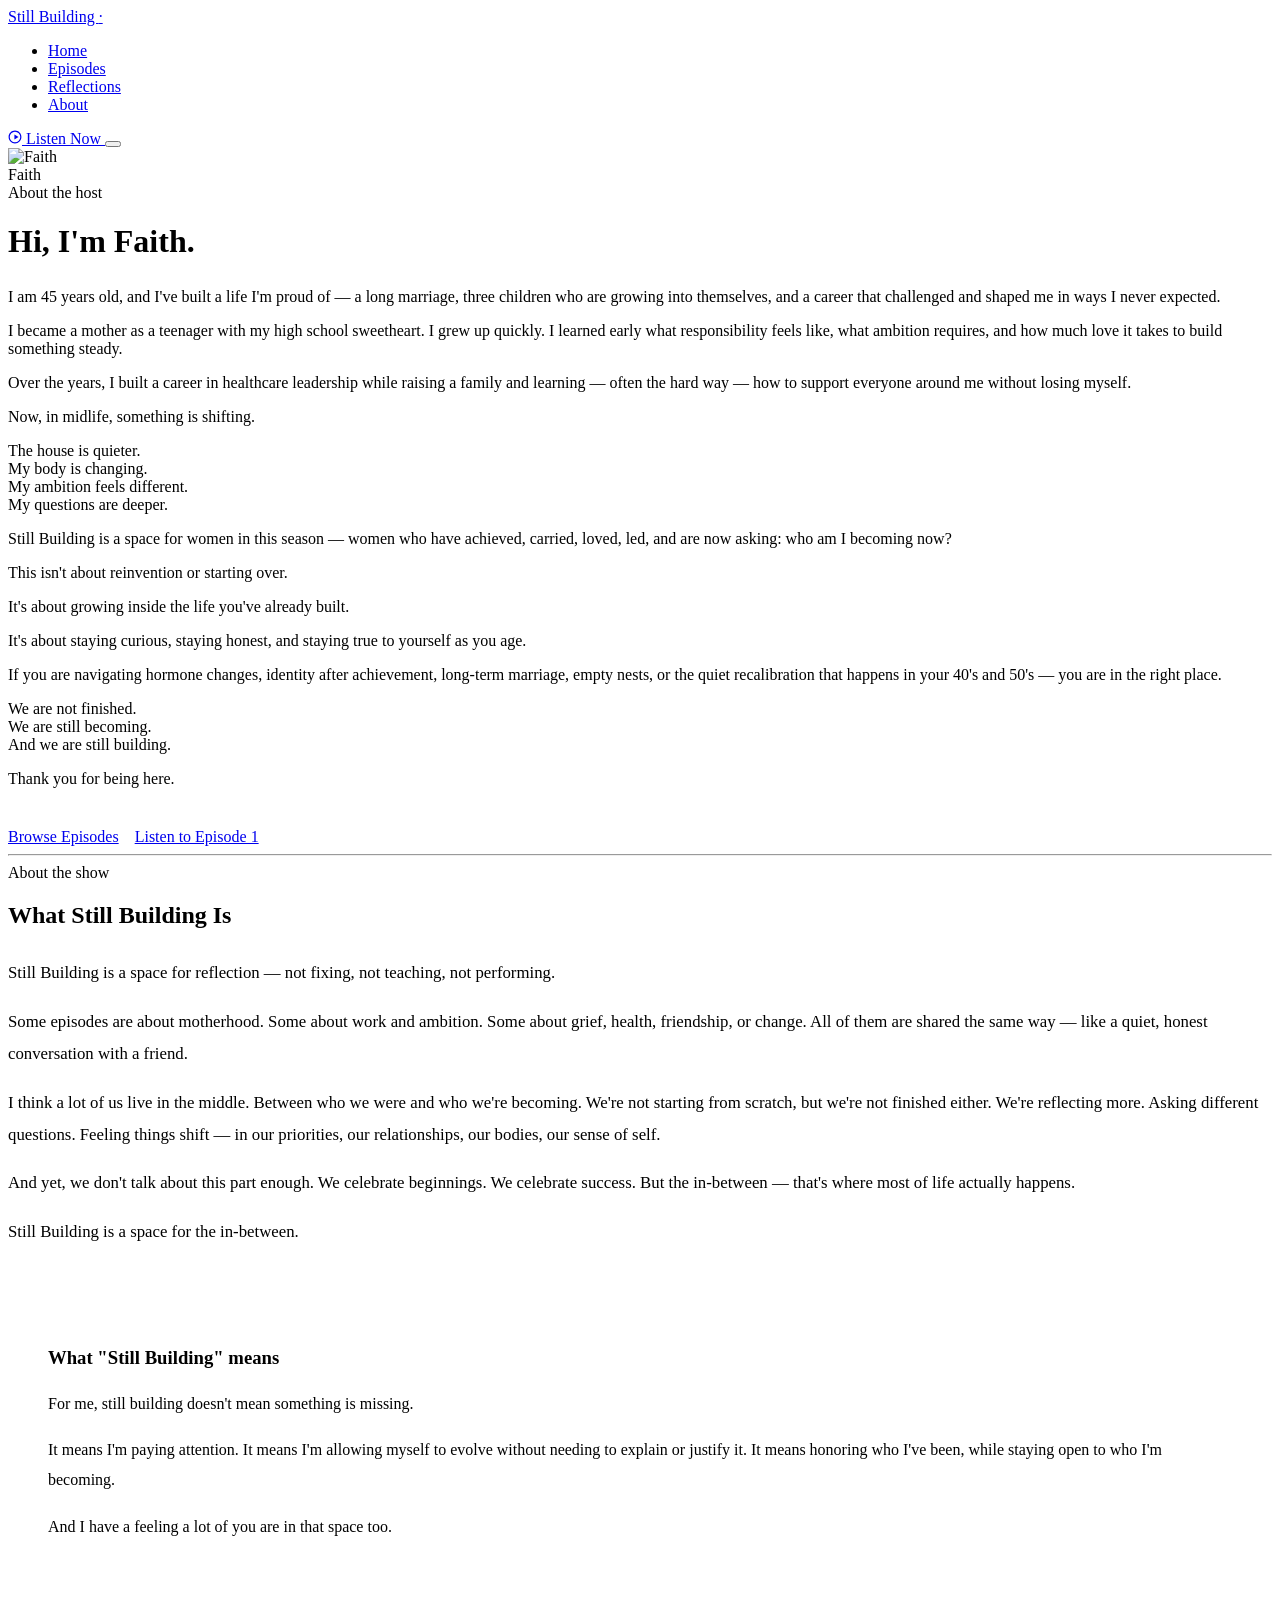
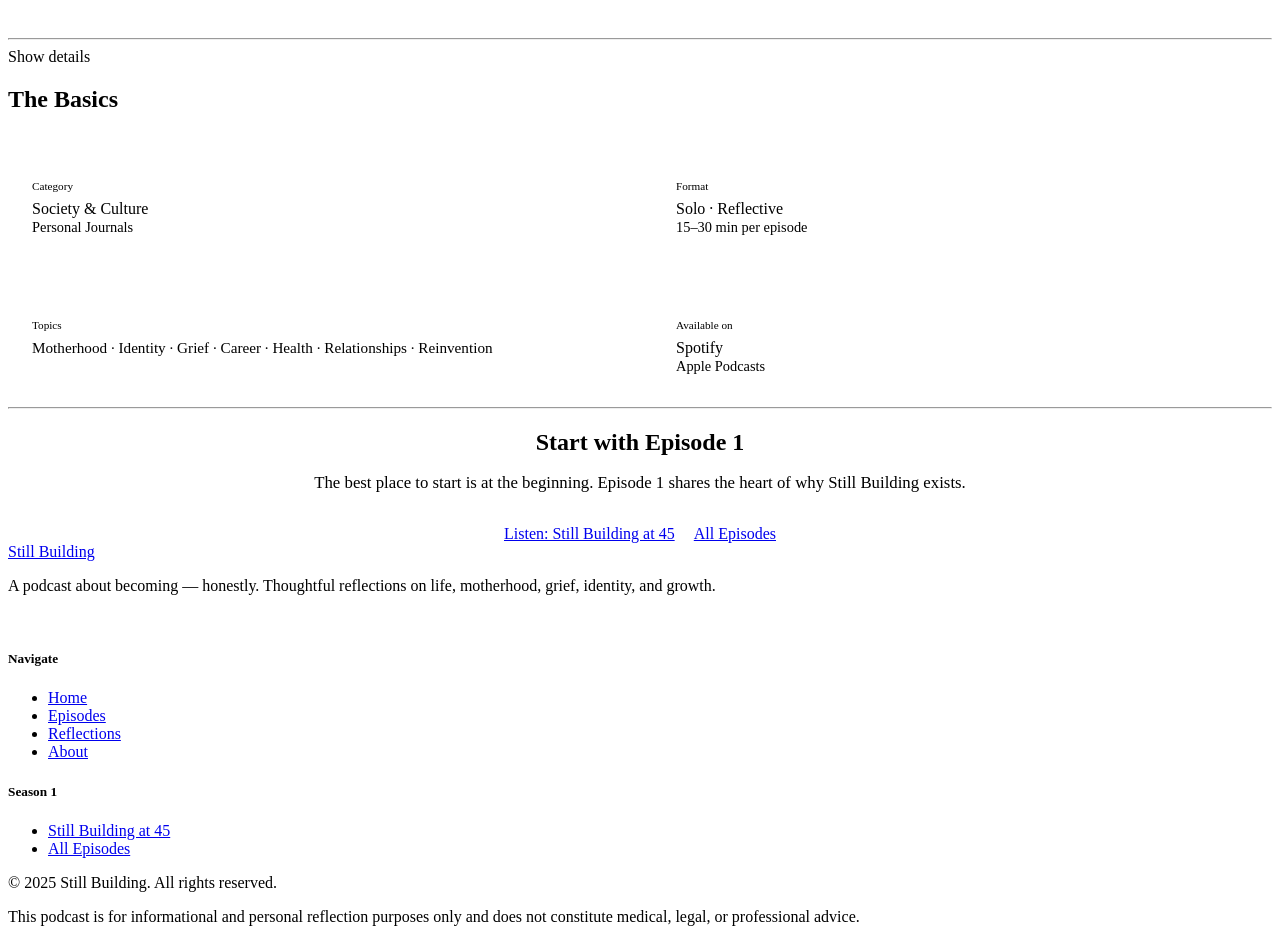
==== about.html @ 74e78012 "Add files via upload" ====
<!DOCTYPE html>
<html lang="en">
<head>
  <meta charset="UTF-8" />
  <meta name="viewport" content="width=device-width, initial-scale=1.0" />
  <title>About — Still Building</title>
  <meta name="description" content="Still Building is hosted by Faith — a solo podcast about becoming, honestly. Reflections on life, motherhood, grief, career, health, and identity." />
  <link rel="stylesheet" href="css/style.css" />
</head>
<body>

  <!-- NAVIGATION -->
  <nav class="site-nav">
    <div class="nav-inner">
      <a href="index.html" class="nav-logo">Still Building <span>·</span></a>
      <ul class="nav-links">
        <li><a href="index.html">Home</a></li>
        <li><a href="episodes.html">Episodes</a></li>
        <li><a href="reflections.html">Reflections</a></li>
        <li><a href="about.html" class="active">About</a></li>
      </ul>
      <a href="https://open.spotify.com/show/6HsyCv3rTbfj4amgxv6zEE" class="nav-listen-btn" target="_blank" rel="noopener noreferrer">
        <svg width="14" height="14" viewBox="0 0 24 24" fill="currentColor"><path d="M12 3a9 9 0 100 18A9 9 0 0012 3zM1 12C1 5.925 5.925 1 12 1s11 4.925 11 11-4.925 11-11 11S1 18.075 1 12zm10-4.243l7.071 4.243-7.071 4.243V7.757z"/></svg>
        Listen Now
      </a>
      <button class="nav-toggle" aria-label="Menu">
        <span></span><span></span><span></span>
      </button>
    </div>
  </nav>

  <!-- ABOUT HERO -->
  <header class="about-page-hero">
    <div class="container">
      <div class="about-page-grid">

        <!-- Host photo area: add your image as assets/host-photo.jpg (or .png) -->
        <div>
          <div class="host-photo-placeholder">
            <img src="assets/host-photo.jpeg" alt="Faith" style="border-radius: var(--radius-lg); width:100%; display:block;" />
            <span class="host-photo-caption">Faith</span>
          </div>
        </div>

        <!-- About text -->
        <div class="about-page-content">
          <span class="eyebrow">About the host</span>
          <h1 style="margin-bottom: 1.75rem;">Hi, I'm Faith.</h1>

          <div class="about-text">
            <p>
              I am 45 years old, and I've built a life I'm proud of — a long marriage, three children who are growing into themselves, and a career that challenged and shaped me in ways I never expected.
            </p>
            <p>
              I became a mother as a teenager with my high school sweetheart. I grew up quickly. I learned early what responsibility feels like, what ambition requires, and how much love it takes to build something steady.
            </p>
            <p>
              Over the years, I built a career in healthcare leadership while raising a family and learning — often the hard way — how to support everyone around me without losing myself.
            </p>
            <p>
              Now, in midlife, something is shifting.
            </p>
            <p>
              The house is quieter.<br />
              My body is changing.<br />
              My ambition feels different.<br />
              My questions are deeper.
            </p>
            <p>
              Still Building is a space for women in this season — women who have achieved, carried, loved, led, and are now asking: who am I becoming now?
            </p>
            <p>
              This isn't about reinvention or starting over.
            </p>
            <p>
              It's about growing inside the life you've already built.
            </p>
            <p>
              It's about staying curious, staying honest, and staying true to yourself as you age.
            </p>
            <p>
              If you are navigating hormone changes, identity after achievement, long-term marriage, empty nests, or the quiet recalibration that happens in your 40's and 50's — you are in the right place.
            </p>
            <p>
              We are not finished.<br />
              We are still becoming.<br />
              And we are still building.
            </p>
            <p>
              Thank you for being here.
            </p>
          </div>

          <div style="margin-top: 2.5rem; display: flex; gap: 1rem; flex-wrap: wrap;">
            <a href="episodes.html" class="btn btn-primary">Browse Episodes</a>
            <a href="episodes/episode-1.html" class="btn btn-outline">Listen to Episode 1</a>
          </div>
        </div>

      </div>
    </div>
  </header>

  <hr class="divider" />

  <!-- ABOUT THE SHOW -->
  <section>
    <div class="container content-narrow">
      <span class="eyebrow" style="display:block; margin-bottom:1rem;">About the show</span>
      <h2 style="margin-bottom: 1.75rem;">What Still Building Is</h2>

      <div style="font-size: 1.05rem; color: var(--text-muted); line-height: 1.9;">
        <p>
          Still Building is a space for reflection — not fixing, not teaching, not performing.
        </p>
        <p>
          Some episodes are about motherhood. Some about work and ambition. Some about grief, health, friendship, or change. All of them are shared the same way — like a quiet, honest conversation with a friend.
        </p>
        <p>
          I think a lot of us live in the middle. Between who we were and who we're becoming. We're not starting from scratch, but we're not finished either. We're reflecting more. Asking different questions. Feeling things shift — in our priorities, our relationships, our bodies, our sense of self.
        </p>
        <p>
          And yet, we don't talk about this part enough. We celebrate beginnings. We celebrate success. But the in-between — that's where most of life actually happens.
        </p>
        <p>
          Still Building is a space for the in-between.
        </p>
      </div>

      <!-- What Still Building means -->
      <div style="margin: 3rem 0; padding: 2rem 2.5rem; background: var(--sand); border-radius: var(--radius-md);">
        <h3 style="margin-bottom: 1.25rem;">What "Still Building" means</h3>
        <div style="font-size: 1rem; color: var(--text-muted); line-height: 1.9;">
          <p>
            For me, still building doesn't mean something is missing.
          </p>
          <p>
            It means I'm paying attention. It means I'm allowing myself to evolve without needing to explain or justify it. It means honoring who I've been, while staying open to who I'm becoming.
          </p>
          <p>
            And I have a feeling a lot of you are in that space too.
          </p>
        </div>
      </div>
    </div>
  </section>

  <hr class="divider" />

  <!-- SHOW DETAILS -->
  <section style="background: var(--warm-white);">
    <div class="container content-narrow">
      <span class="eyebrow" style="display: block; margin-bottom: 1rem;">Show details</span>
      <h2 style="margin-bottom: 2rem;">The Basics</h2>

      <div style="display: grid; grid-template-columns: 1fr 1fr; gap: 1.5rem;">

        <div style="padding: 1.5rem; background: var(--cream); border: 1px solid var(--border); border-radius: var(--radius-md);">
          <p class="eyebrow" style="margin-bottom: 0.5rem; font-size: 0.7rem;">Category</p>
          <p style="color: var(--text); font-weight: 400; margin: 0;">Society &amp; Culture<br /><span style="color: var(--text-muted); font-size: 0.9rem;">Personal Journals</span></p>
        </div>

        <div style="padding: 1.5rem; background: var(--cream); border: 1px solid var(--border); border-radius: var(--radius-md);">
          <p class="eyebrow" style="margin-bottom: 0.5rem; font-size: 0.7rem;">Format</p>
          <p style="color: var(--text); margin: 0;">Solo · Reflective<br /><span style="color: var(--text-muted); font-size: 0.9rem;">15–30 min per episode</span></p>
        </div>

        <div style="padding: 1.5rem; background: var(--cream); border: 1px solid var(--border); border-radius: var(--radius-md);">
          <p class="eyebrow" style="margin-bottom: 0.5rem; font-size: 0.7rem;">Topics</p>
          <p style="color: var(--text); margin: 0; font-size: 0.95rem;">Motherhood · Identity · Grief · Career · Health · Relationships · Reinvention</p>
        </div>

        <div style="padding: 1.5rem; background: var(--cream); border: 1px solid var(--border); border-radius: var(--radius-md);">
          <p class="eyebrow" style="margin-bottom: 0.5rem; font-size: 0.7rem;">Available on</p>
          <p style="color: var(--text); margin: 0;">Spotify<br /><span style="color: var(--text-muted); font-size: 0.9rem;">Apple Podcasts</span></p>
        </div>

      </div>
    </div>
  </section>

  <hr class="divider" />

  <!-- CTA -->
  <section style="text-align: center;">
    <div class="container content-narrow">
      <h2 style="margin-bottom: 1rem;">Start with Episode 1</h2>
      <p style="color: var(--text-muted); margin-bottom: 2rem; font-size: 1.05rem;">
        The best place to start is at the beginning. Episode 1 shares the heart of why Still Building exists.
      </p>
      <a href="episodes/episode-1.html" class="btn btn-primary" style="margin-right: 1rem;">Listen: Still Building at 45</a>
      <a href="episodes.html" class="btn btn-outline">All Episodes</a>
    </div>
  </section>

  <!-- FOOTER -->
  <footer class="site-footer">
    <div class="container">
      <div class="footer-inner">
        <div class="footer-brand">
          <a href="index.html" class="nav-logo">Still Building</a>
          <p>A podcast about becoming — honestly. Thoughtful reflections on life, motherhood, grief, identity, and growth.</p>
          <div class="platform-links">
            <a href="https://open.spotify.com/show/6HsyCv3rTbfj4amgxv6zEE" class="platform-badge" style="background: rgba(255,255,255,0.06); border-color: rgba(255,255,255,0.1); color: rgba(255,255,255,0.55);" target="_blank" rel="noopener noreferrer">Spotify</a>
            <a href="https://podcasts.apple.com/podcast/idYOUR_APPLE_PODCAST_ID" class="platform-badge" style="background: rgba(255,255,255,0.06); border-color: rgba(255,255,255,0.1); color: rgba(255,255,255,0.55);" target="_blank" rel="noopener noreferrer">Apple Podcasts</a>
          </div>
        </div>
        <div class="footer-col">
          <h5>Navigate</h5>
          <ul>
            <li><a href="index.html">Home</a></li>
            <li><a href="episodes.html">Episodes</a></li>
            <li><a href="reflections.html">Reflections</a></li>
            <li><a href="about.html">About</a></li>
          </ul>
        </div>
        <div class="footer-col">
          <h5>Season 1</h5>
          <ul>
            <li><a href="episodes/episode-1.html">Still Building at 45</a></li>
            <li><a href="episodes.html">All Episodes</a></li>
          </ul>
        </div>
      </div>
      <div class="footer-bottom">
        <span>&copy; 2025 Still Building. All rights reserved.</span>
        <p class="footer-legal">This podcast is for informational and personal reflection purposes only and does not constitute medical, legal, or professional advice.</p>
      </div>
    </div>
  </footer>

</body>
</html>
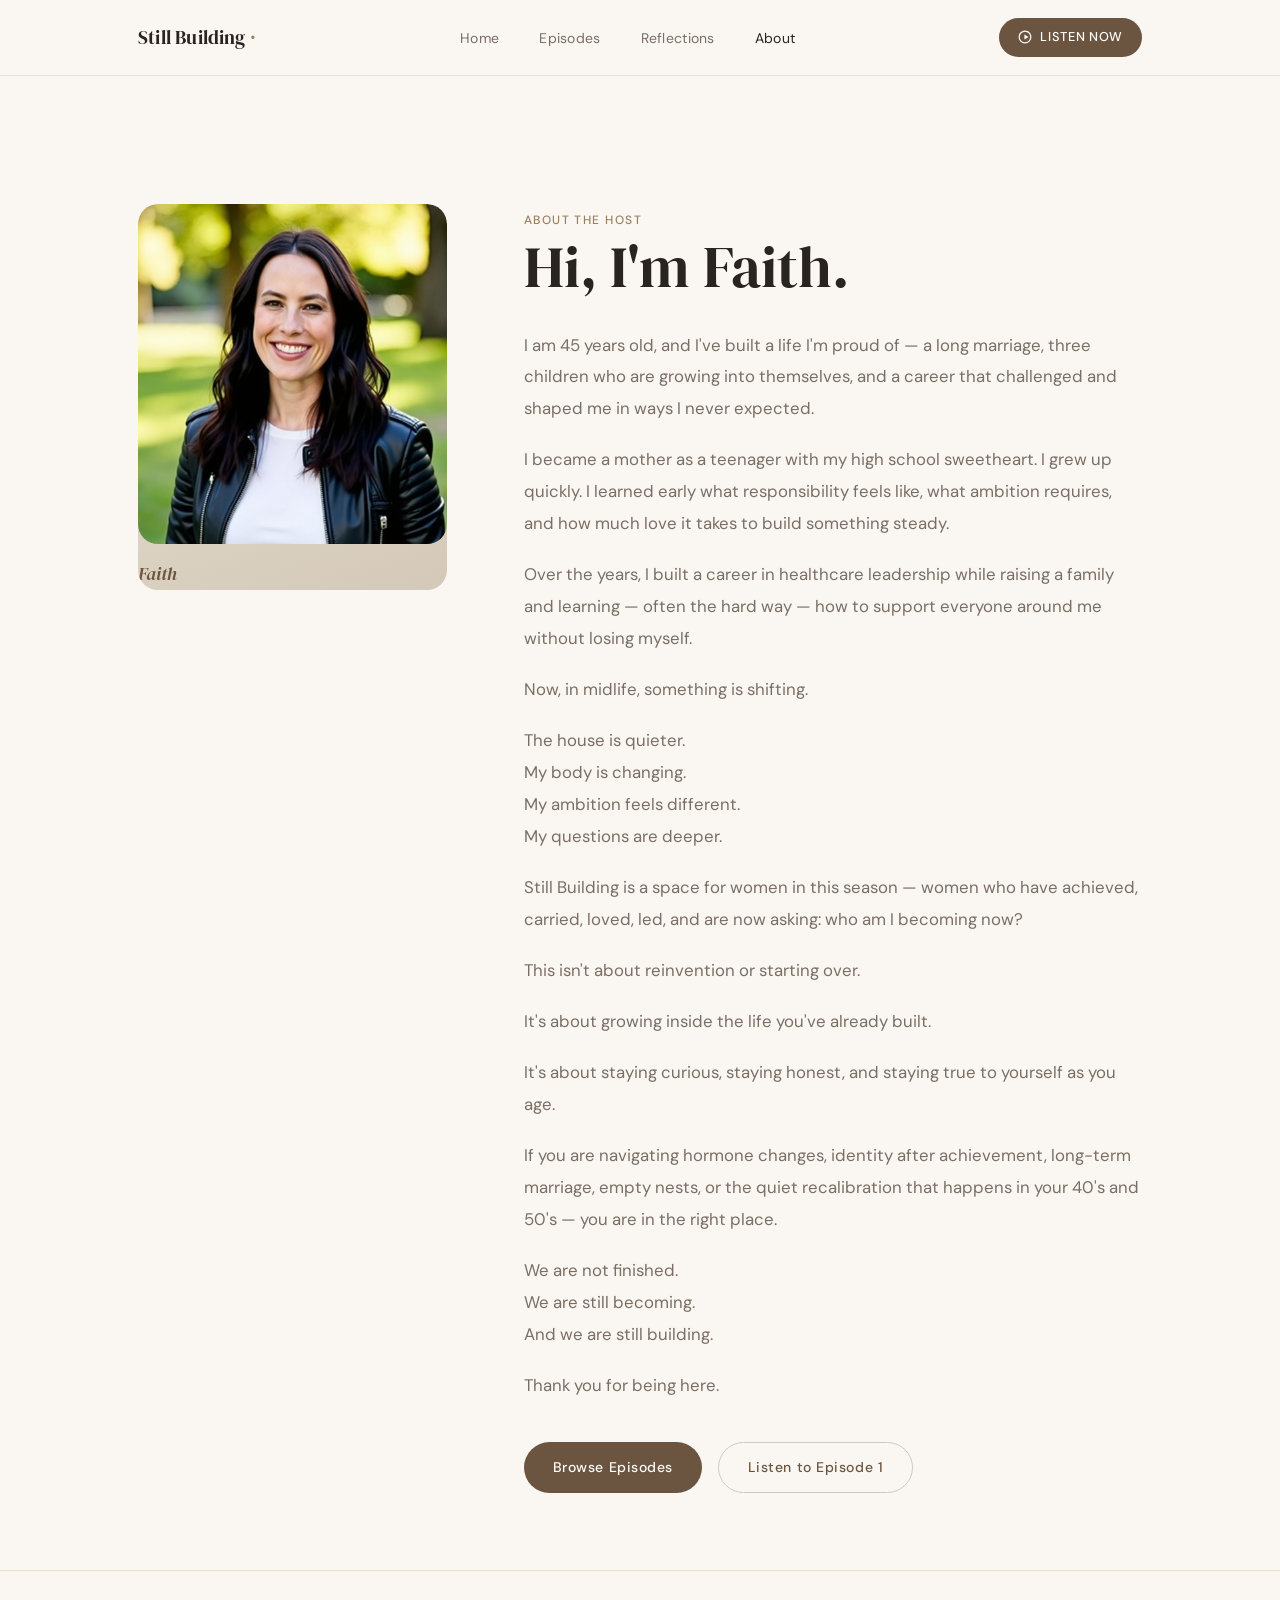
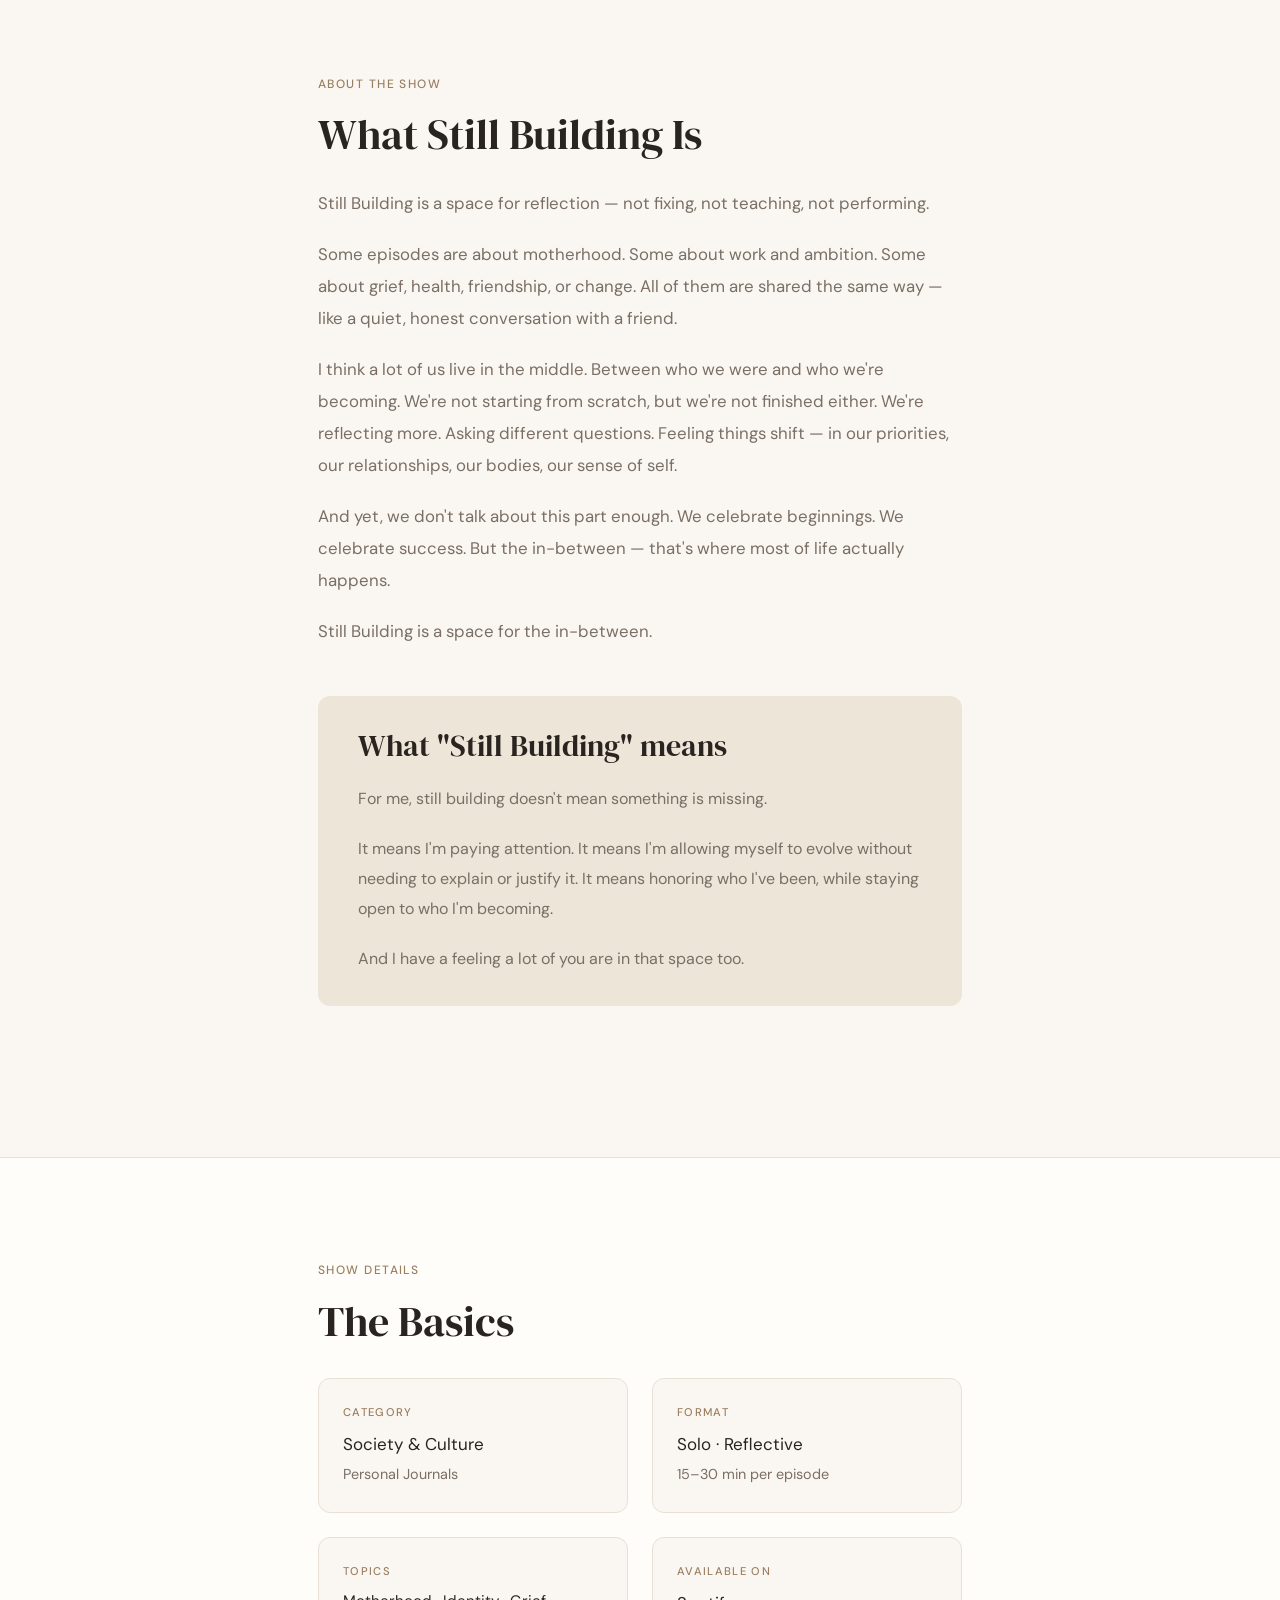
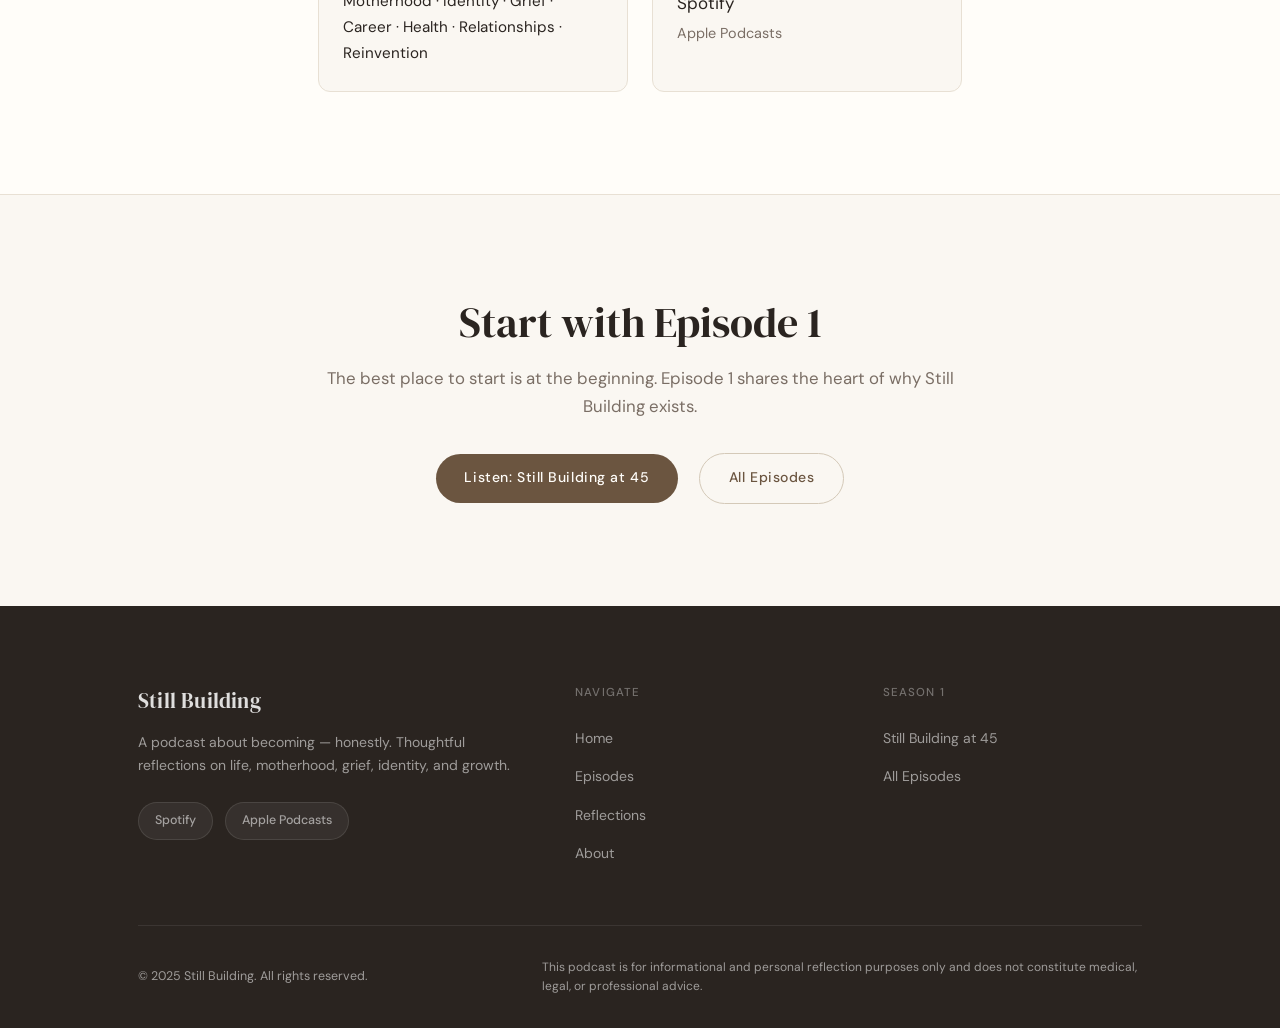
==== commit 6ac8c9ec: "Update about.html" ====
--- a/about.html
+++ b/about.html
@@ -37,7 +37,7 @@
         <!-- Host photo area: add your image as assets/host-photo.jpg (or .png) -->
         <div>
           <div class="host-photo-placeholder">
-            <img src="assets/host-photo.jpeg" alt="Faith" style="border-radius: var(--radius-lg); width:100%; display:block;" />
+            <img src="host-photo.jpeg" alt="Faith" style="border-radius: var(--radius-lg); width:100%; display:block;" />
             <span class="host-photo-caption">Faith</span>
           </div>
         </div>
--- a/css/style.css
+++ b/css/style.css
@@ -0,0 +1,979 @@
+/* ===========================
+   STILL BUILDING â€” Style Guide
+   Warm Â· Minimal Â· Reflective
+   =========================== */
+
+@import url('https://fonts.googleapis.com/css2?family=DM+Serif+Display:ital@0;1&family=DM+Sans:ital,opsz,wght@0,9..40,300;0,9..40,400;0,9..40,500;1,9..40,300;1,9..40,400&display=swap');
+
+/* === RESET & BASE === */
+*, *::before, *::after {
+  box-sizing: border-box;
+  margin: 0;
+  padding: 0;
+}
+
+:root {
+  --cream:        #FAF7F2;
+  --warm-white:   #FFFDF9;
+  --sand:         #EDE5D8;
+  --stone:        #D4C9B8;
+  --brown:        #9A7F60;
+  --brown-dark:   #6B5540;
+  --text:         #2A2420;
+  --text-muted:   #7A6E65;
+  --text-light:   #ADA098;
+  --sage:         #8A9986;
+  --sage-light:   #C8D4C4;
+  --border:       #E8E0D4;
+
+  --font-serif:   'DM Serif Display', Georgia, serif;
+  --font-sans:    'DM Sans', system-ui, -apple-system, sans-serif;
+
+  --radius-sm:    6px;
+  --radius-md:    12px;
+  --radius-lg:    20px;
+
+  --max-width:    1100px;
+  --content-width: 740px;
+}
+
+html {
+  scroll-behavior: smooth;
+  -webkit-font-smoothing: antialiased;
+}
+
+body {
+  background-color: var(--cream);
+  color: var(--text);
+  font-family: var(--font-sans);
+  font-size: 17px;
+  line-height: 1.7;
+  min-height: 100vh;
+}
+
+img {
+  max-width: 100%;
+  height: auto;
+  display: block;
+}
+
+a {
+  color: var(--brown-dark);
+  text-decoration: none;
+  transition: color 0.2s ease, opacity 0.2s ease;
+}
+
+a:hover {
+  color: var(--brown);
+}
+
+/* === TYPOGRAPHY === */
+h1, h2, h3, h4 {
+  font-family: var(--font-serif);
+  font-weight: 400;
+  line-height: 1.2;
+  color: var(--text);
+}
+
+h1 { font-size: clamp(2.2rem, 5vw, 3.6rem); }
+h2 { font-size: clamp(1.7rem, 4vw, 2.6rem); }
+h3 { font-size: clamp(1.3rem, 3vw, 1.9rem); }
+h4 { font-size: 1.15rem; }
+
+p { margin-bottom: 1.2rem; }
+p:last-child { margin-bottom: 0; }
+
+.eyebrow {
+  font-family: var(--font-sans);
+  font-size: 0.75rem;
+  font-weight: 500;
+  letter-spacing: 0.12em;
+  text-transform: uppercase;
+  color: var(--brown);
+}
+
+/* === LAYOUT === */
+.container {
+  max-width: var(--max-width);
+  margin: 0 auto;
+  padding: 0 clamp(1.25rem, 5vw, 3rem);
+}
+
+.content-narrow {
+  max-width: var(--content-width);
+  margin: 0 auto;
+}
+
+section {
+  padding: clamp(4rem, 8vw, 8rem) 0;
+}
+
+/* === NAVIGATION === */
+.site-nav {
+  position: sticky;
+  top: 0;
+  z-index: 100;
+  background-color: rgba(250, 247, 242, 0.92);
+  backdrop-filter: blur(12px);
+  -webkit-backdrop-filter: blur(12px);
+  border-bottom: 1px solid var(--border);
+}
+
+.nav-inner {
+  display: flex;
+  align-items: center;
+  justify-content: space-between;
+  padding: 1.1rem clamp(1.25rem, 5vw, 3rem);
+  max-width: var(--max-width);
+  margin: 0 auto;
+}
+
+.nav-logo {
+  font-family: var(--font-serif);
+  font-size: 1.2rem;
+  color: var(--text);
+  letter-spacing: 0.01em;
+}
+
+.nav-logo span {
+  color: var(--brown);
+}
+
+.nav-links {
+  display: flex;
+  gap: 2.5rem;
+  list-style: none;
+}
+
+.nav-links a {
+  font-size: 0.875rem;
+  font-weight: 400;
+  color: var(--text-muted);
+  letter-spacing: 0.02em;
+  transition: color 0.2s;
+}
+
+.nav-links a:hover,
+.nav-links a.active {
+  color: var(--text);
+}
+
+.nav-listen-btn {
+  display: flex;
+  align-items: center;
+  gap: 0.5rem;
+  font-size: 0.8rem;
+  font-weight: 500;
+  letter-spacing: 0.05em;
+  text-transform: uppercase;
+  color: var(--warm-white) !important;
+  background: var(--brown-dark);
+  padding: 0.55rem 1.2rem;
+  border-radius: 50px;
+  transition: background 0.2s ease, transform 0.15s ease !important;
+}
+
+.nav-listen-btn:hover {
+  background: var(--brown) !important;
+  transform: translateY(-1px);
+}
+
+/* Hamburger */
+.nav-toggle {
+  display: none;
+  flex-direction: column;
+  gap: 5px;
+  cursor: pointer;
+  padding: 4px;
+  background: none;
+  border: none;
+}
+
+.nav-toggle span {
+  display: block;
+  width: 24px;
+  height: 1.5px;
+  background: var(--text);
+  border-radius: 2px;
+  transition: all 0.3s;
+}
+
+/* === HERO === */
+.hero {
+  padding: clamp(5rem, 10vw, 10rem) 0 clamp(4rem, 8vw, 8rem);
+  overflow: hidden;
+}
+
+.hero-inner {
+  display: grid;
+  grid-template-columns: 1fr 1fr;
+  gap: clamp(3rem, 6vw, 6rem);
+  align-items: center;
+}
+
+.hero-tag {
+  display: inline-block;
+  margin-bottom: 1.5rem;
+}
+
+.hero-title {
+  margin-bottom: 0.4rem;
+}
+
+.hero-tagline {
+  font-family: var(--font-serif);
+  font-style: italic;
+  font-size: clamp(1.1rem, 2.5vw, 1.5rem);
+  color: var(--brown);
+  margin-bottom: 1.8rem;
+}
+
+.hero-description {
+  font-size: 1.05rem;
+  color: var(--text-muted);
+  line-height: 1.8;
+  margin-bottom: 2.4rem;
+}
+
+.hero-actions {
+  display: flex;
+  flex-wrap: wrap;
+  gap: 1rem;
+  align-items: center;
+}
+
+.hero-cover {
+  position: relative;
+}
+
+.hero-cover-img {
+  border-radius: var(--radius-lg);
+  width: 100%;
+  max-width: 440px;
+  margin-left: auto;
+  box-shadow:
+    0 4px 16px rgba(42, 36, 32, 0.08),
+    0 20px 60px rgba(42, 36, 32, 0.12);
+}
+
+.hero-cover-placeholder {
+  width: 100%;
+  max-width: 440px;
+  aspect-ratio: 1;
+  background: linear-gradient(135deg, var(--sand) 0%, var(--stone) 100%);
+  border-radius: var(--radius-lg);
+  margin-left: auto;
+  display: flex;
+  flex-direction: column;
+  align-items: center;
+  justify-content: center;
+  text-align: center;
+  padding: 2rem;
+  box-shadow:
+    0 4px 16px rgba(42, 36, 32, 0.08),
+    0 20px 60px rgba(42, 36, 32, 0.12);
+}
+
+.cover-placeholder-title {
+  font-family: var(--font-serif);
+  font-size: 2rem;
+  color: var(--brown-dark);
+  margin-bottom: 0.4rem;
+}
+
+.cover-placeholder-sub {
+  font-family: var(--font-serif);
+  font-style: italic;
+  color: var(--brown);
+  font-size: 1rem;
+}
+
+/* === BUTTONS === */
+.btn {
+  display: inline-flex;
+  align-items: center;
+  gap: 0.5rem;
+  font-family: var(--font-sans);
+  font-size: 0.875rem;
+  font-weight: 500;
+  letter-spacing: 0.04em;
+  padding: 0.8rem 1.8rem;
+  border-radius: 50px;
+  cursor: pointer;
+  transition: all 0.2s ease;
+  border: none;
+  text-decoration: none;
+}
+
+.btn-primary {
+  background: var(--brown-dark);
+  color: var(--warm-white);
+}
+
+.btn-primary:hover {
+  background: var(--brown);
+  color: var(--warm-white);
+  transform: translateY(-2px);
+  box-shadow: 0 6px 20px rgba(107, 85, 64, 0.25);
+}
+
+.btn-outline {
+  background: transparent;
+  color: var(--brown-dark);
+  border: 1.5px solid var(--stone);
+}
+
+.btn-outline:hover {
+  border-color: var(--brown);
+  color: var(--brown);
+  transform: translateY(-2px);
+}
+
+.btn-ghost {
+  background: transparent;
+  color: var(--text-muted);
+  padding-left: 0;
+  padding-right: 0;
+}
+
+.btn-ghost:hover {
+  color: var(--text);
+}
+
+/* === LISTEN PLATFORMS === */
+.platform-links {
+  display: flex;
+  flex-wrap: wrap;
+  gap: 0.75rem;
+  margin-top: 1.5rem;
+}
+
+.platform-badge {
+  display: inline-flex;
+  align-items: center;
+  gap: 0.5rem;
+  font-size: 0.78rem;
+  font-weight: 500;
+  color: var(--text-muted);
+  background: var(--warm-white);
+  border: 1px solid var(--border);
+  border-radius: 50px;
+  padding: 0.45rem 1rem;
+  transition: all 0.2s;
+}
+
+.platform-badge:hover {
+  border-color: var(--brown);
+  color: var(--brown-dark);
+  transform: translateY(-1px);
+}
+
+.platform-badge svg {
+  flex-shrink: 0;
+}
+
+/* === DIVIDER === */
+.divider {
+  height: 1px;
+  background: var(--border);
+  border: none;
+}
+
+/* === SECTION HEADER === */
+.section-header {
+  margin-bottom: clamp(2.5rem, 5vw, 4rem);
+}
+
+.section-header .eyebrow {
+  margin-bottom: 0.75rem;
+}
+
+.section-header p {
+  color: var(--text-muted);
+  font-size: 1.05rem;
+  margin-top: 1rem;
+}
+
+/* === EPISODES === */
+.episodes-grid {
+  display: grid;
+  gap: 1.5rem;
+}
+
+.episode-card {
+  background: var(--warm-white);
+  border: 1px solid var(--border);
+  border-radius: var(--radius-md);
+  padding: clamp(1.5rem, 3vw, 2.2rem);
+  display: grid;
+  grid-template-columns: auto 1fr auto;
+  gap: 1.5rem;
+  align-items: start;
+  transition: all 0.2s ease;
+  position: relative;
+  overflow: hidden;
+}
+
+.episode-card::before {
+  content: '';
+  position: absolute;
+  left: 0;
+  top: 0;
+  bottom: 0;
+  width: 3px;
+  background: var(--sand);
+  transition: background 0.2s;
+}
+
+.episode-card:hover {
+  border-color: var(--stone);
+  transform: translateY(-2px);
+  box-shadow: 0 8px 30px rgba(42, 36, 32, 0.07);
+}
+
+.episode-card:hover::before {
+  background: var(--brown);
+}
+
+.episode-number {
+  font-family: var(--font-serif);
+  font-size: 2rem;
+  color: var(--stone);
+  line-height: 1;
+  min-width: 2.5rem;
+  text-align: right;
+}
+
+.episode-content h3 {
+  font-size: 1.2rem;
+  margin-bottom: 0.4rem;
+}
+
+.episode-content p {
+  font-size: 0.9rem;
+  color: var(--text-muted);
+  margin: 0;
+  line-height: 1.6;
+}
+
+.episode-meta {
+  display: flex;
+  gap: 1rem;
+  margin-top: 0.75rem;
+  flex-wrap: wrap;
+}
+
+.episode-tag {
+  font-size: 0.72rem;
+  font-weight: 500;
+  letter-spacing: 0.06em;
+  text-transform: uppercase;
+  color: var(--brown);
+  background: rgba(154, 127, 96, 0.1);
+  padding: 0.25rem 0.7rem;
+  border-radius: 50px;
+}
+
+.episode-duration {
+  font-size: 0.8rem;
+  color: var(--text-light);
+  display: flex;
+  align-items: center;
+  gap: 0.3rem;
+}
+
+.episode-action {
+  display: flex;
+  align-items: center;
+  flex-shrink: 0;
+}
+
+.episode-card.coming-soon {
+  opacity: 0.6;
+}
+
+.episode-card.coming-soon::before {
+  background: var(--sage-light);
+}
+
+.badge-soon {
+  font-size: 0.7rem;
+  font-weight: 500;
+  letter-spacing: 0.06em;
+  text-transform: uppercase;
+  color: var(--sage);
+  background: rgba(138, 153, 134, 0.12);
+  padding: 0.25rem 0.7rem;
+  border-radius: 50px;
+  border: 1px solid var(--sage-light);
+}
+
+/* === REFLECTIONS (BLOG) === */
+.reflections-list {
+  display: grid;
+  gap: 1.5rem;
+}
+
+.reflection-card {
+  background: var(--warm-white);
+  border: 1px solid var(--border);
+  border-radius: var(--radius-md);
+  transition: border-color 0.2s ease, box-shadow 0.2s ease, transform 0.2s ease;
+}
+
+.reflection-card:hover {
+  border-color: var(--stone);
+  box-shadow: 0 8px 30px rgba(42, 36, 32, 0.07);
+  transform: translateY(-2px);
+}
+
+.reflection-card-link {
+  display: grid;
+  grid-template-columns: 1fr auto;
+  gap: 1rem 1.5rem;
+  align-items: start;
+  padding: 1.75rem 2rem;
+  text-decoration: none;
+  color: inherit;
+}
+
+.reflection-card-title {
+  font-size: clamp(1.25rem, 2.5vw, 1.6rem);
+  margin: 0.25rem 0 0.5rem;
+  grid-column: 1 / -1;
+}
+
+.reflection-card-excerpt {
+  color: var(--text-muted);
+  font-size: 1rem;
+  line-height: 1.65;
+  margin: 0;
+  grid-column: 1;
+}
+
+.reflection-card-meta {
+  font-size: 0.85rem;
+  color: var(--text-light);
+  display: flex;
+  flex-wrap: wrap;
+  align-items: center;
+  gap: 0.5rem;
+  grid-column: 1;
+}
+
+.reflection-card-meta a {
+  color: var(--brown-dark);
+}
+
+.reflection-card-meta a:hover {
+  color: var(--brown);
+}
+
+.reflection-card-arrow {
+  align-self: center;
+  grid-row: 1 / 4;
+  grid-column: 2;
+}
+
+.reflection-post-header {
+  padding: clamp(4rem, 8vw, 7rem) 0 clamp(2.5rem, 5vw, 4rem);
+  border-bottom: 1px solid var(--border);
+}
+
+.reflection-post-meta {
+  font-size: 0.95rem;
+  color: var(--text-muted);
+}
+
+.reflection-post-meta a {
+  color: var(--brown-dark);
+}
+
+.reflection-post-body {
+  padding: clamp(3rem, 6vw, 5rem) 0;
+}
+
+.reflection-prose {
+  font-size: 1.05rem;
+  line-height: 1.8;
+}
+
+.reflection-prose p {
+  margin-bottom: 1.5rem;
+}
+
+.reflection-prose p:last-child {
+  margin-bottom: 0;
+}
+
+@media (max-width: 640px) {
+  .reflection-card-link {
+    grid-template-columns: 1fr;
+    padding: 1.5rem 1.25rem;
+  }
+
+  .reflection-card-arrow {
+    grid-row: auto;
+    grid-column: 1;
+    justify-self: start;
+    margin-top: 0.5rem;
+  }
+}
+
+/* === ABOUT / QUOTE === */
+.about-section {
+  background: var(--sand);
+}
+
+.about-inner {
+  display: grid;
+  grid-template-columns: 1fr 1fr;
+  gap: clamp(3rem, 6vw, 6rem);
+  align-items: center;
+}
+
+.about-quote {
+  font-family: var(--font-serif);
+  font-style: italic;
+  font-size: clamp(1.4rem, 3vw, 2rem);
+  color: var(--brown-dark);
+  line-height: 1.5;
+  position: relative;
+  padding-left: 1.5rem;
+}
+
+.about-quote::before {
+  content: '';
+  position: absolute;
+  left: 0;
+  top: 0.3em;
+  bottom: 0.3em;
+  width: 2px;
+  background: var(--brown);
+}
+
+.about-body {
+  font-size: 1rem;
+  color: var(--text-muted);
+  line-height: 1.85;
+}
+
+/* === TRAILER SECTION === */
+.trailer-section {
+  background: var(--warm-white);
+}
+
+.trailer-card {
+  background: linear-gradient(135deg, var(--sand) 0%, var(--cream) 100%);
+  border: 1px solid var(--border);
+  border-radius: var(--radius-lg);
+  padding: clamp(2rem, 5vw, 4rem);
+  text-align: center;
+  max-width: 640px;
+  margin: 0 auto;
+}
+
+.trailer-icon {
+  width: 72px;
+  height: 72px;
+  background: var(--brown-dark);
+  border-radius: 50%;
+  display: flex;
+  align-items: center;
+  justify-content: center;
+  margin: 0 auto 1.5rem;
+  transition: transform 0.2s;
+}
+
+.trailer-icon:hover {
+  transform: scale(1.05);
+}
+
+.trailer-card h3 {
+  margin-bottom: 0.75rem;
+}
+
+.trailer-card p {
+  color: var(--text-muted);
+  font-size: 0.95rem;
+  max-width: 420px;
+  margin: 0 auto 2rem;
+}
+
+/* === SHOW NOTES PAGE === */
+.show-notes-hero {
+  padding: clamp(4rem, 8vw, 7rem) 0 clamp(2rem, 4vw, 4rem);
+  border-bottom: 1px solid var(--border);
+}
+
+.episode-number-large {
+  font-family: var(--font-serif);
+  font-size: 1rem;
+  color: var(--brown);
+  margin-bottom: 1rem;
+}
+
+.show-notes-body {
+  padding: clamp(3rem, 6vw, 6rem) 0;
+}
+
+.notes-prose {
+  font-size: 1.05rem;
+  color: var(--text);
+  line-height: 1.9;
+}
+
+.notes-prose h4 {
+  font-family: var(--font-serif);
+  font-size: 1.3rem;
+  margin: 2.5rem 0 0.75rem;
+  color: var(--brown-dark);
+}
+
+.notes-prose ul {
+  list-style: none;
+  padding: 0;
+  margin-bottom: 1.5rem;
+}
+
+.notes-prose ul li {
+  position: relative;
+  padding-left: 1.4rem;
+  margin-bottom: 0.5rem;
+  color: var(--text-muted);
+  font-size: 0.97rem;
+}
+
+.notes-prose ul li::before {
+  content: 'â€”';
+  position: absolute;
+  left: 0;
+  color: var(--stone);
+}
+
+.script-block {
+  background: var(--sand);
+  border-left: 3px solid var(--brown);
+  border-radius: 0 var(--radius-sm) var(--radius-sm) 0;
+  padding: 1.5rem 2rem;
+  margin: 2rem 0;
+  font-size: 1rem;
+  color: var(--text);
+  line-height: 2;
+}
+
+.script-block em {
+  color: var(--text-light);
+  font-style: normal;
+  font-size: 0.85rem;
+}
+
+.legal-note {
+  margin-top: 3rem;
+  padding: 1.25rem 1.5rem;
+  background: var(--warm-white);
+  border: 1px solid var(--border);
+  border-radius: var(--radius-sm);
+  font-size: 0.8rem;
+  color: var(--text-light);
+  line-height: 1.6;
+}
+
+/* === ABOUT PAGE === */
+.about-page-hero {
+  padding: clamp(5rem, 10vw, 9rem) 0 clamp(3rem, 6vw, 6rem);
+}
+
+.about-page-grid {
+  display: grid;
+  grid-template-columns: 1fr 2fr;
+  gap: clamp(3rem, 6vw, 6rem);
+  align-items: start;
+}
+
+.host-photo-placeholder {
+  aspect-ratio: 4/5;
+  background: linear-gradient(160deg, var(--sand) 0%, var(--stone) 100%);
+  border-radius: var(--radius-lg);
+  display: flex;
+  flex-direction: column;
+  align-items: stretch;
+  padding: 0;
+  overflow: hidden;
+}
+
+.host-photo-placeholder img {
+  width: 100%;
+  height: 100%;
+  object-fit: cover;
+  border-radius: var(--radius-lg);
+  flex: 1 1 auto;
+  min-height: 0;
+}
+
+.host-photo-placeholder .host-photo-caption {
+  padding: 1rem 0 0;
+}
+
+.host-photo-caption {
+  font-family: var(--font-serif);
+  font-style: italic;
+  font-size: 1.1rem;
+  color: var(--brown-dark);
+}
+
+.about-page-content .eyebrow {
+  margin-bottom: 1rem;
+}
+
+.about-page-content h1 {
+  margin-bottom: 2rem;
+}
+
+.about-page-content .about-text {
+  font-size: 1.05rem;
+  line-height: 1.9;
+  color: var(--text-muted);
+}
+
+.about-page-content .about-text p + p {
+  margin-top: 1.2rem;
+}
+
+/* === FOOTER === */
+.site-footer {
+  background: var(--text);
+  color: rgba(255, 255, 255, 0.55);
+  padding: clamp(3rem, 6vw, 5rem) 0 2rem;
+}
+
+.footer-inner {
+  display: grid;
+  grid-template-columns: 1.5fr 1fr 1fr;
+  gap: 3rem;
+  padding-bottom: 3rem;
+  border-bottom: 1px solid rgba(255,255,255,0.08);
+}
+
+.footer-brand .nav-logo {
+  color: rgba(255, 255, 255, 0.85);
+  display: block;
+  margin-bottom: 0.75rem;
+  font-size: 1.3rem;
+}
+
+.footer-brand p {
+  font-size: 0.875rem;
+  line-height: 1.7;
+  margin-bottom: 1.5rem;
+}
+
+.footer-col h5 {
+  font-family: var(--font-sans);
+  font-size: 0.72rem;
+  font-weight: 500;
+  letter-spacing: 0.1em;
+  text-transform: uppercase;
+  color: rgba(255,255,255,0.35);
+  margin-bottom: 1.25rem;
+}
+
+.footer-col ul {
+  list-style: none;
+}
+
+.footer-col ul li {
+  margin-bottom: 0.6rem;
+}
+
+.footer-col ul li a {
+  font-size: 0.875rem;
+  color: rgba(255, 255, 255, 0.55);
+  transition: color 0.2s;
+}
+
+.footer-col ul li a:hover {
+  color: rgba(255, 255, 255, 0.9);
+}
+
+.footer-bottom {
+  display: flex;
+  justify-content: space-between;
+  align-items: center;
+  padding-top: 2rem;
+  font-size: 0.78rem;
+  flex-wrap: wrap;
+  gap: 0.75rem;
+}
+
+.footer-legal {
+  font-size: 0.75rem;
+  line-height: 1.6;
+  max-width: 600px;
+}
+
+/* === MOBILE === */
+@media (max-width: 768px) {
+  .nav-links,
+  .nav-listen-btn {
+    display: none;
+  }
+
+  .nav-toggle {
+    display: flex;
+  }
+
+  .hero-inner,
+  .about-inner,
+  .about-page-grid,
+  .footer-inner {
+    grid-template-columns: 1fr;
+  }
+
+  .hero-cover {
+    order: -1;
+  }
+
+  .hero-cover-img,
+  .hero-cover-placeholder {
+    max-width: 320px;
+    margin: 0 auto;
+  }
+
+  .episode-card {
+    grid-template-columns: auto 1fr;
+  }
+
+  .episode-action {
+    display: none;
+  }
+
+  .about-page-grid {
+    gap: 2rem;
+  }
+
+  .host-photo-placeholder {
+    max-width: 280px;
+  }
+
+  .footer-inner {
+    grid-template-columns: 1fr;
+    gap: 2rem;
+  }
+}
+
+@media (max-width: 480px) {
+  .hero-actions {
+    flex-direction: column;
+    align-items: flex-start;
+  }
+
+  .episode-card {
+    grid-template-columns: 1fr;
+  }
+
+  .episode-number {
+    text-align: left;
+    font-size: 1.2rem;
+  }
+}
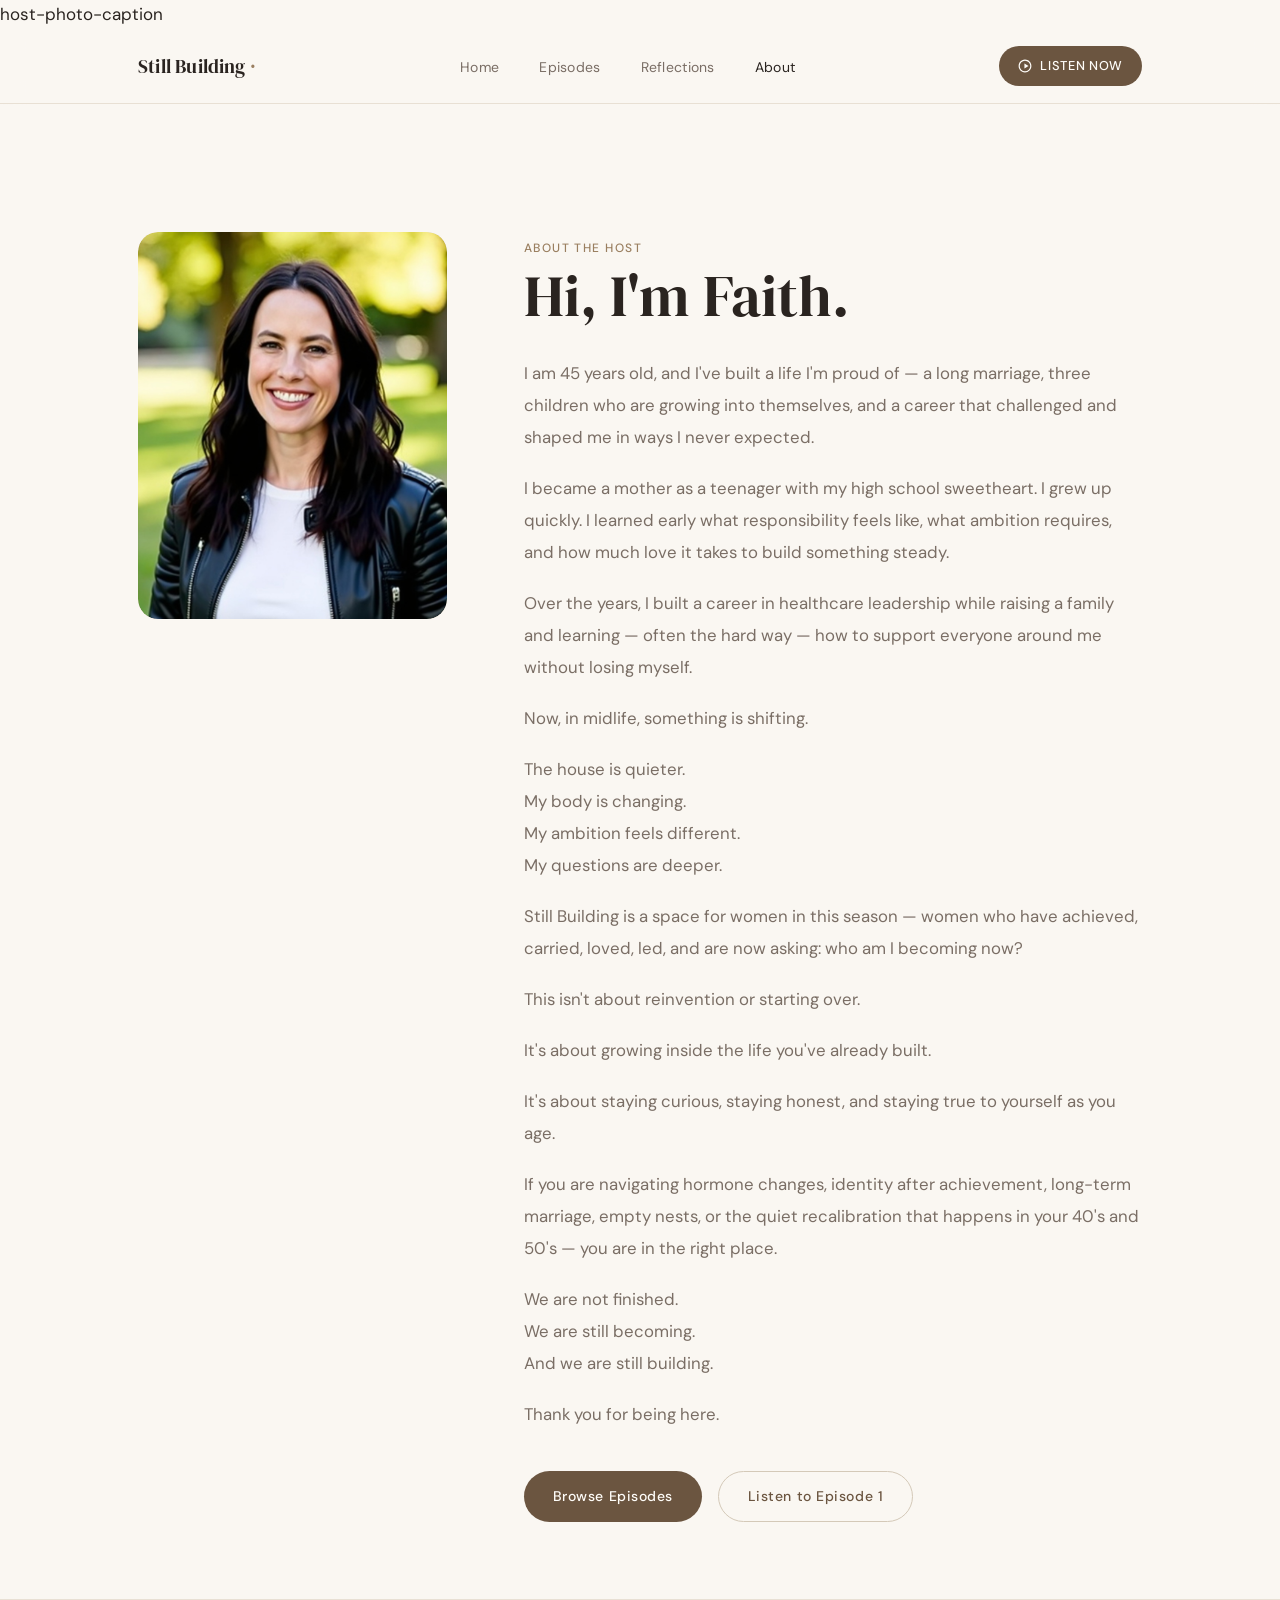
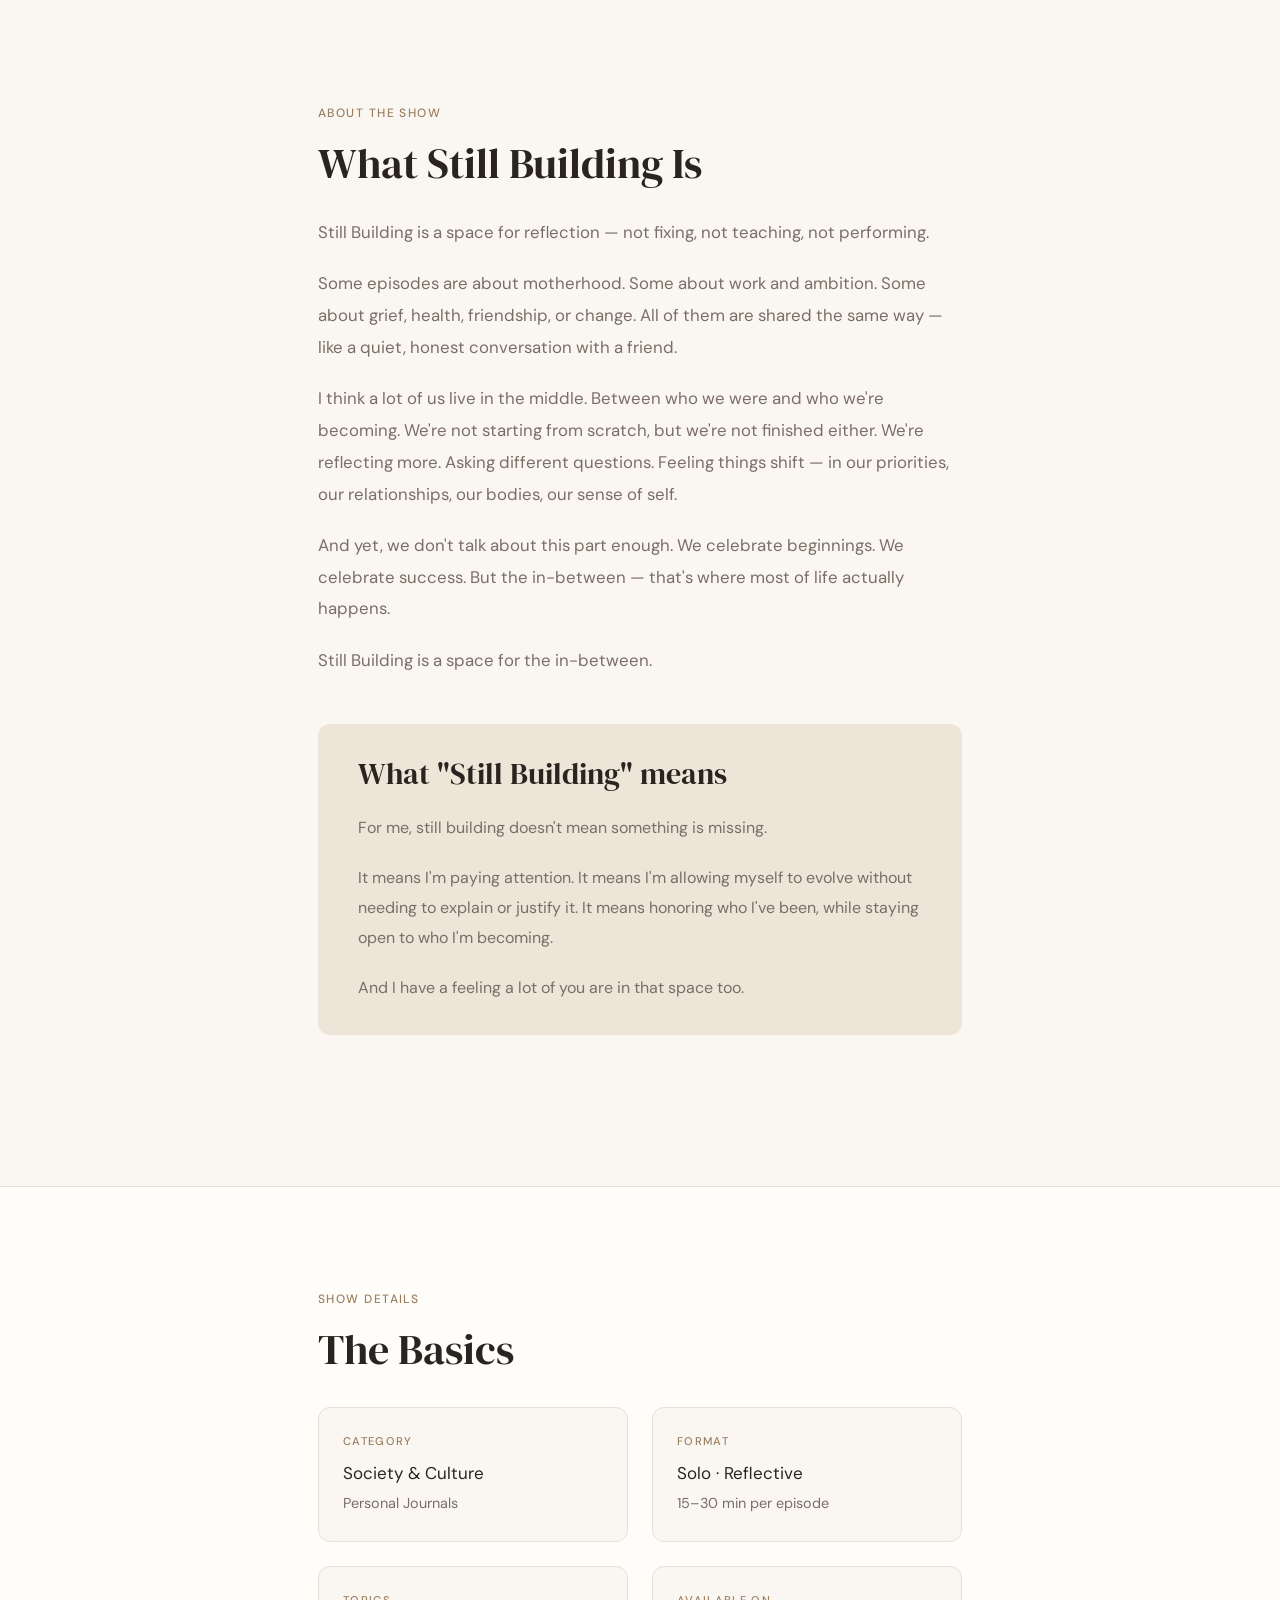
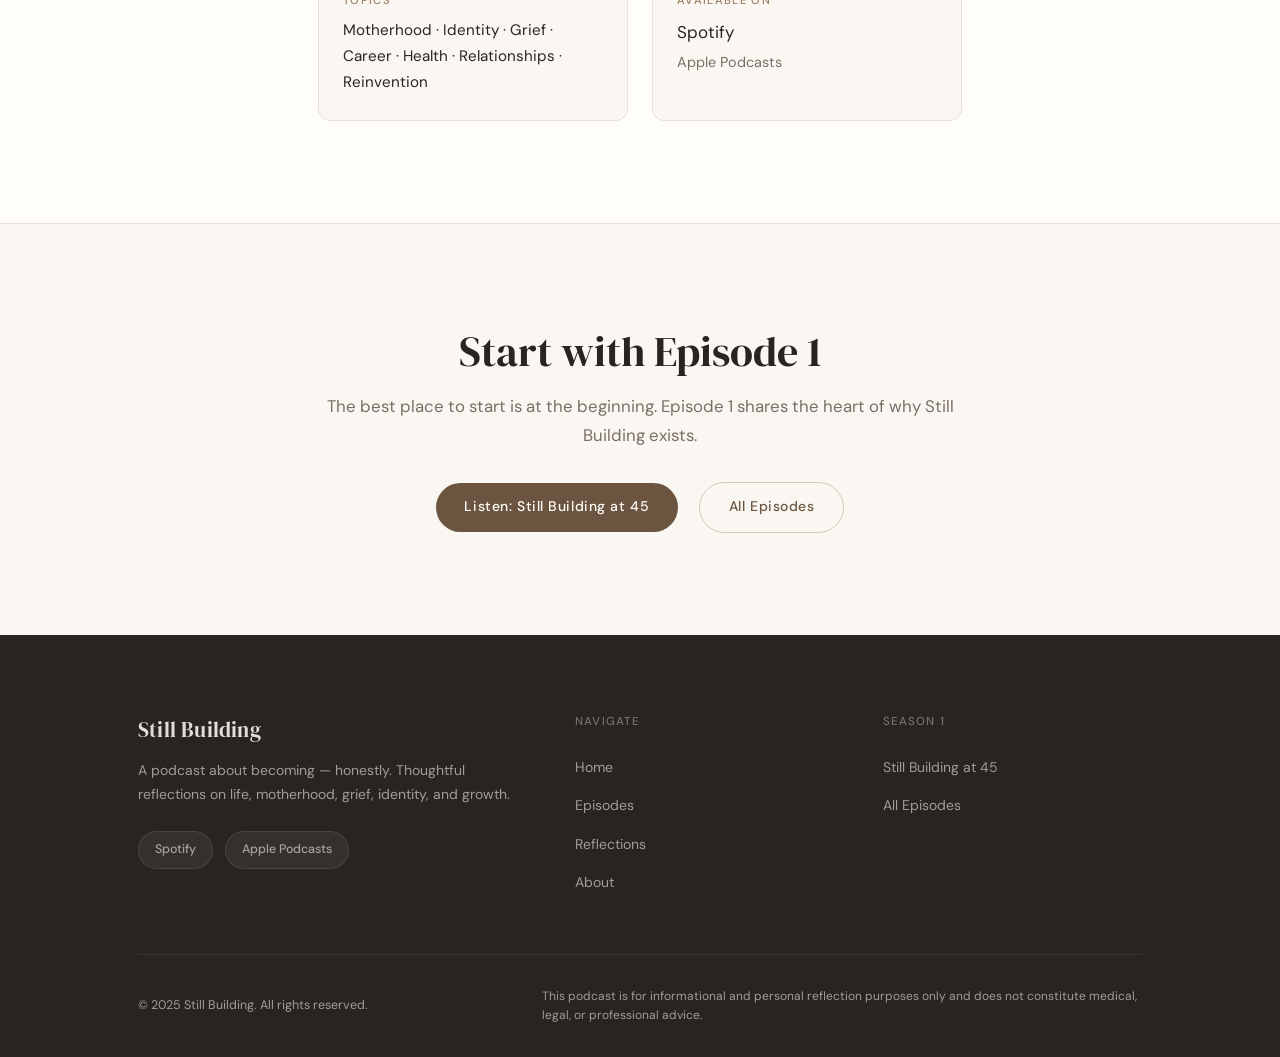
==== commit 48279ba7: "Update about.html" ====
--- a/about.html
+++ b/about.html
@@ -1,6 +1,6 @@
 <!DOCTYPE html>
 <html lang="en">
-<head>
+<head>host-photo-caption
   <meta charset="UTF-8" />
   <meta name="viewport" content="width=device-width, initial-scale=1.0" />
   <title>About — Still Building</title>
@@ -38,7 +38,7 @@
         <div>
           <div class="host-photo-placeholder">
             <img src="host-photo.jpeg" alt="Faith" style="border-radius: var(--radius-lg); width:100%; display:block;" />
-            <span class="host-photo-caption">Faith</span>
+        
           </div>
         </div>
 
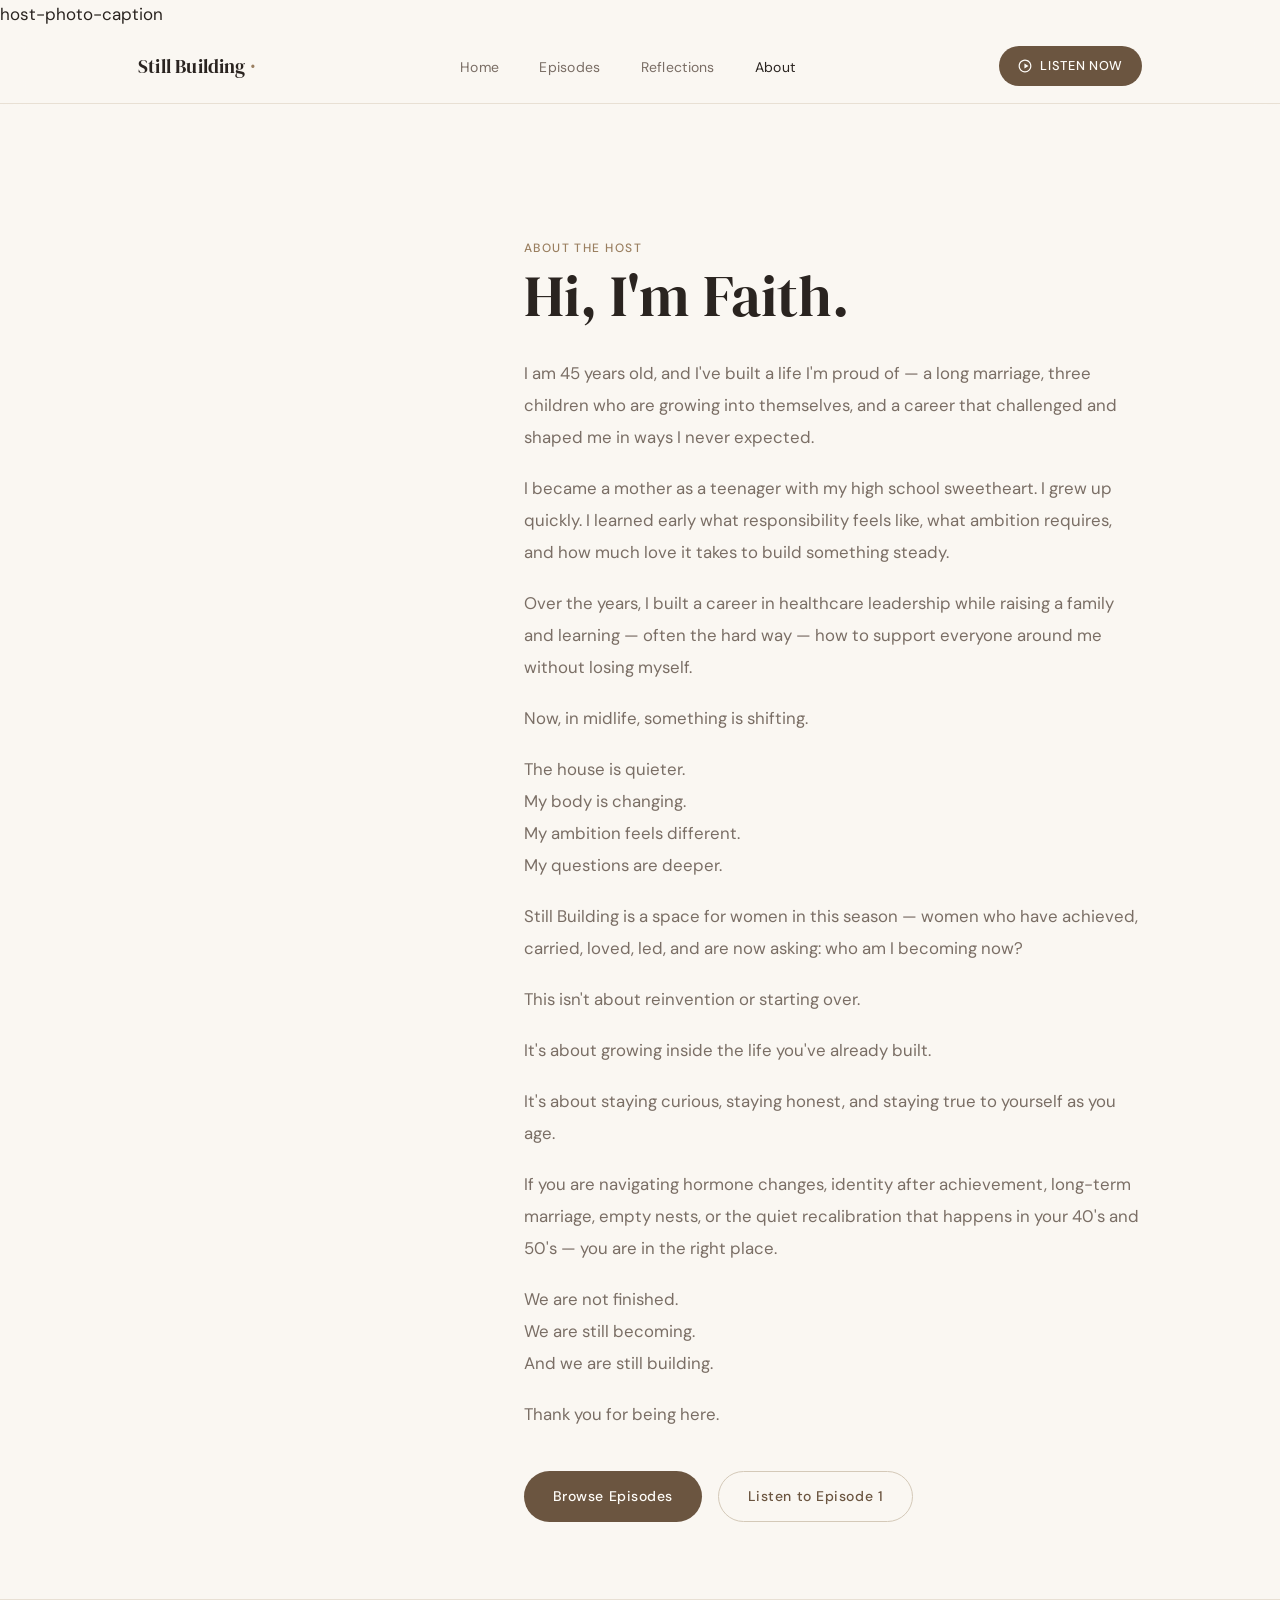
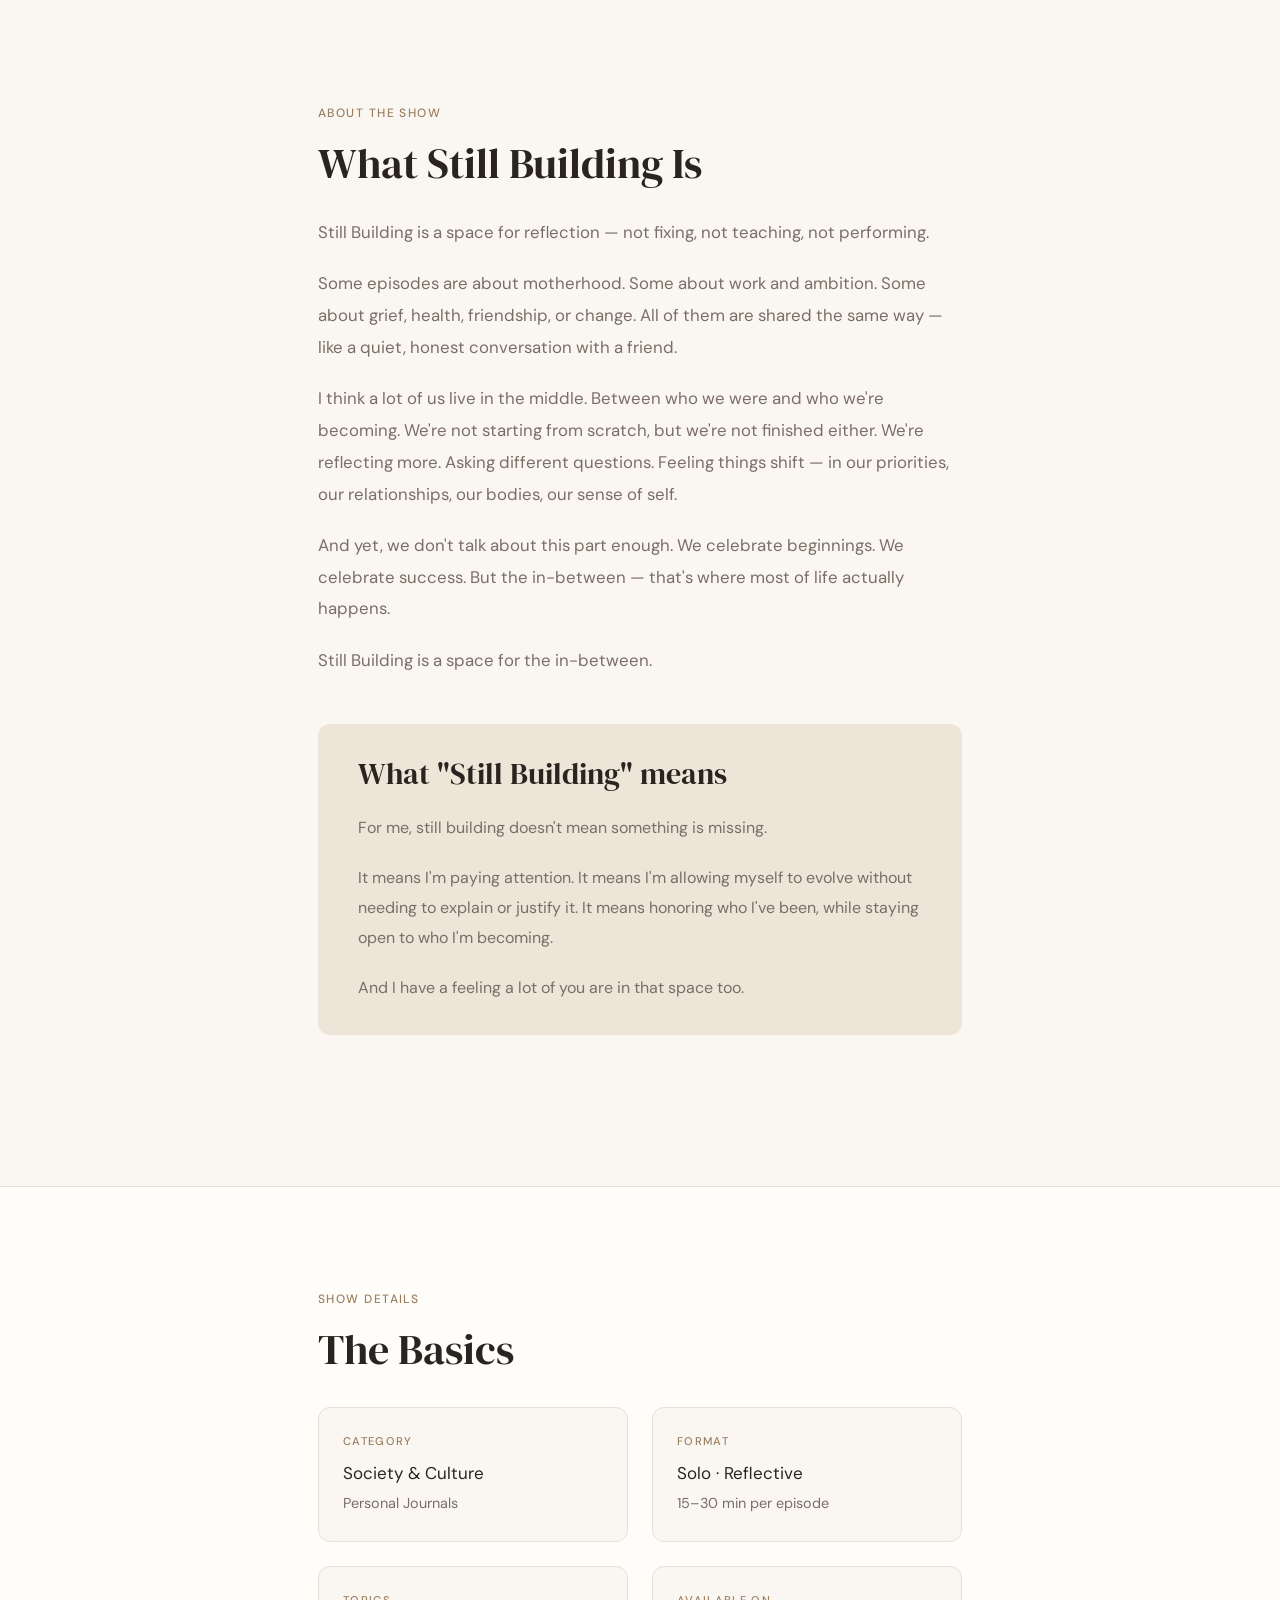
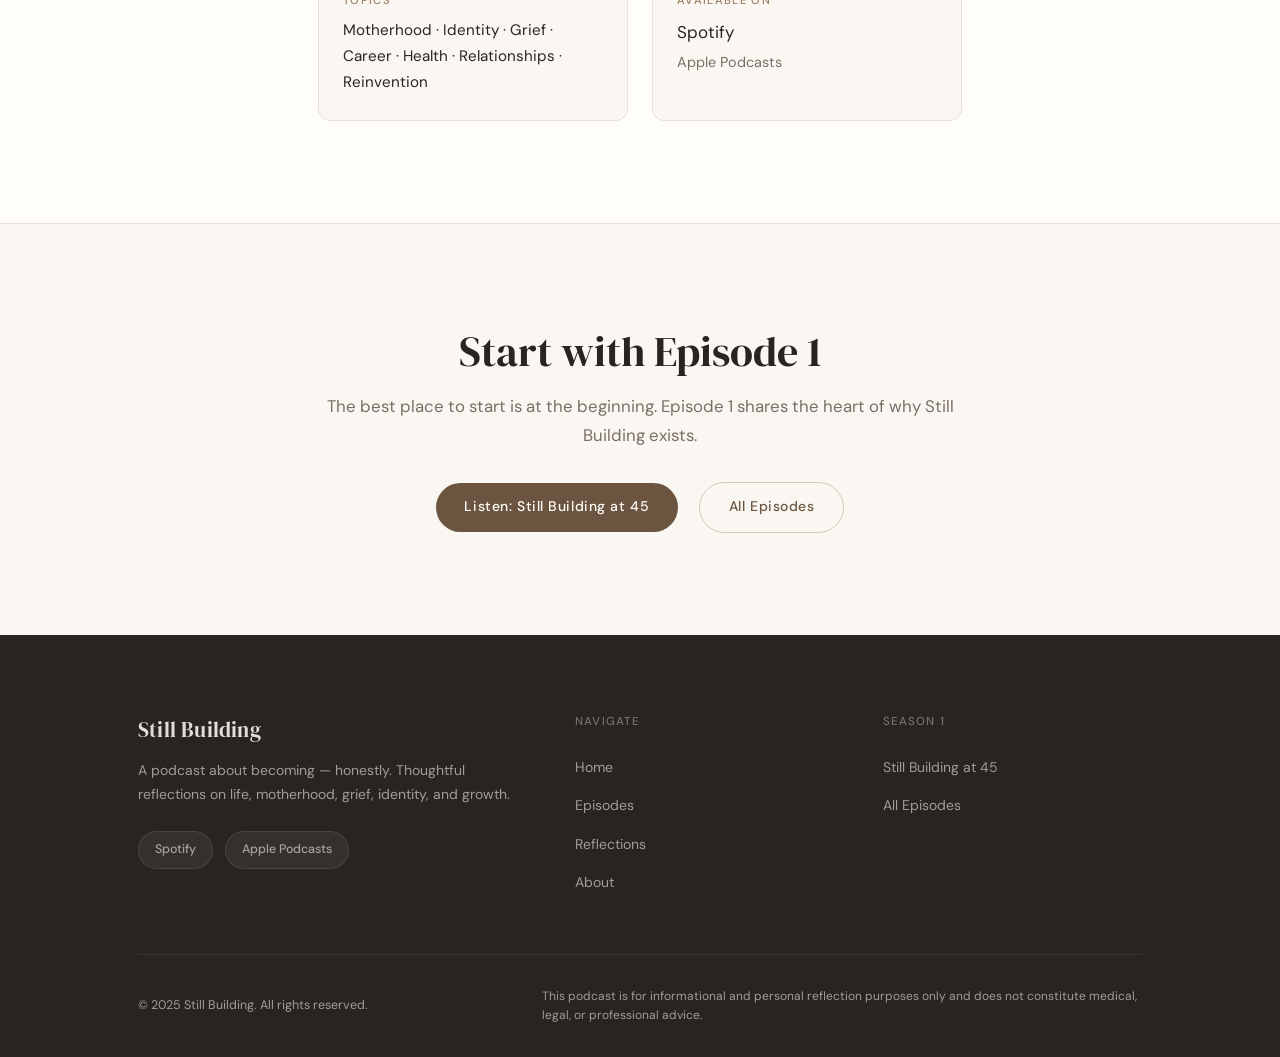
==== commit 00d9ec8e: "Update about.html" ====
--- a/about.html
+++ b/about.html
@@ -36,7 +36,7 @@
 
         <!-- Host photo area: add your image as assets/host-photo.jpg (or .png) -->
         <div>
-          <div class="host-photo-placeholder">
+          <div class="host-photo-placeholder" style="aspect-ratio: auto; max-width:
             <img src="host-photo.jpeg" alt="Faith" style="border-radius: var(--radius-lg); width:100%; display:block;" />
         
           </div>
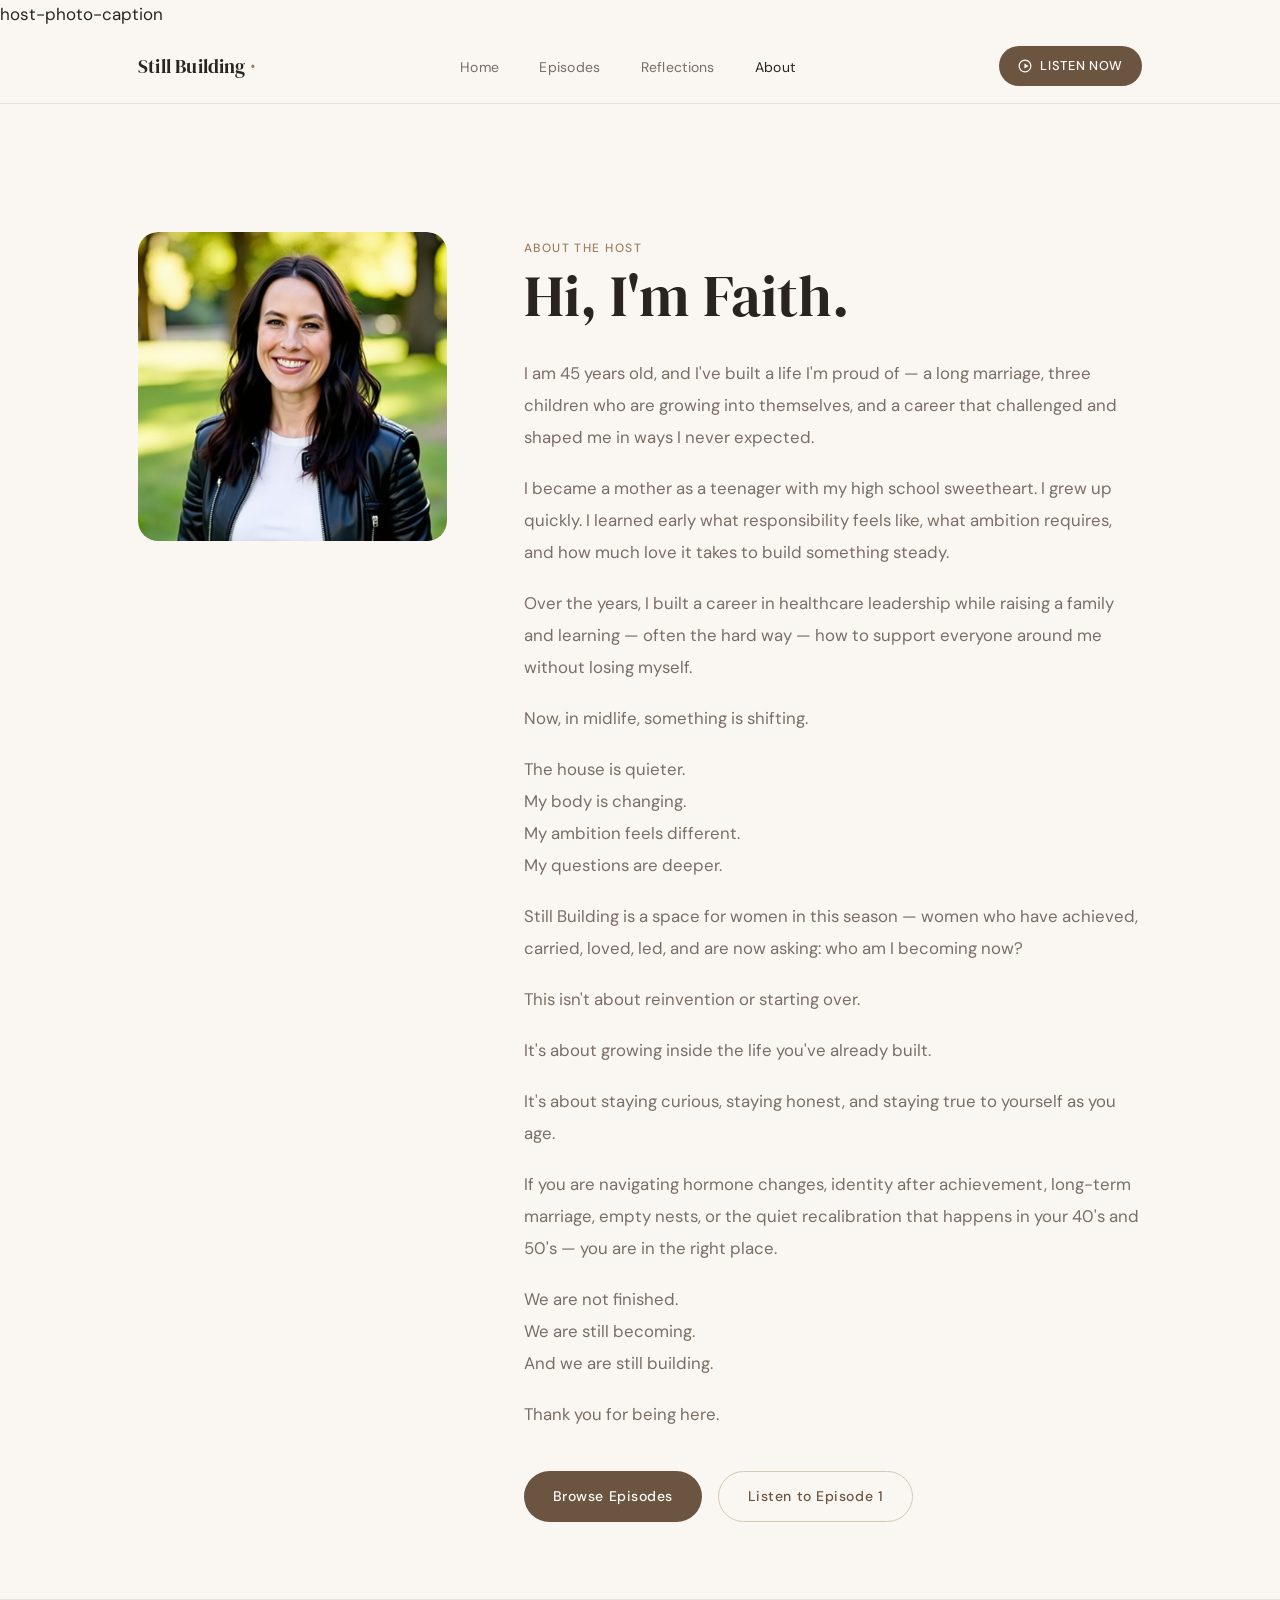
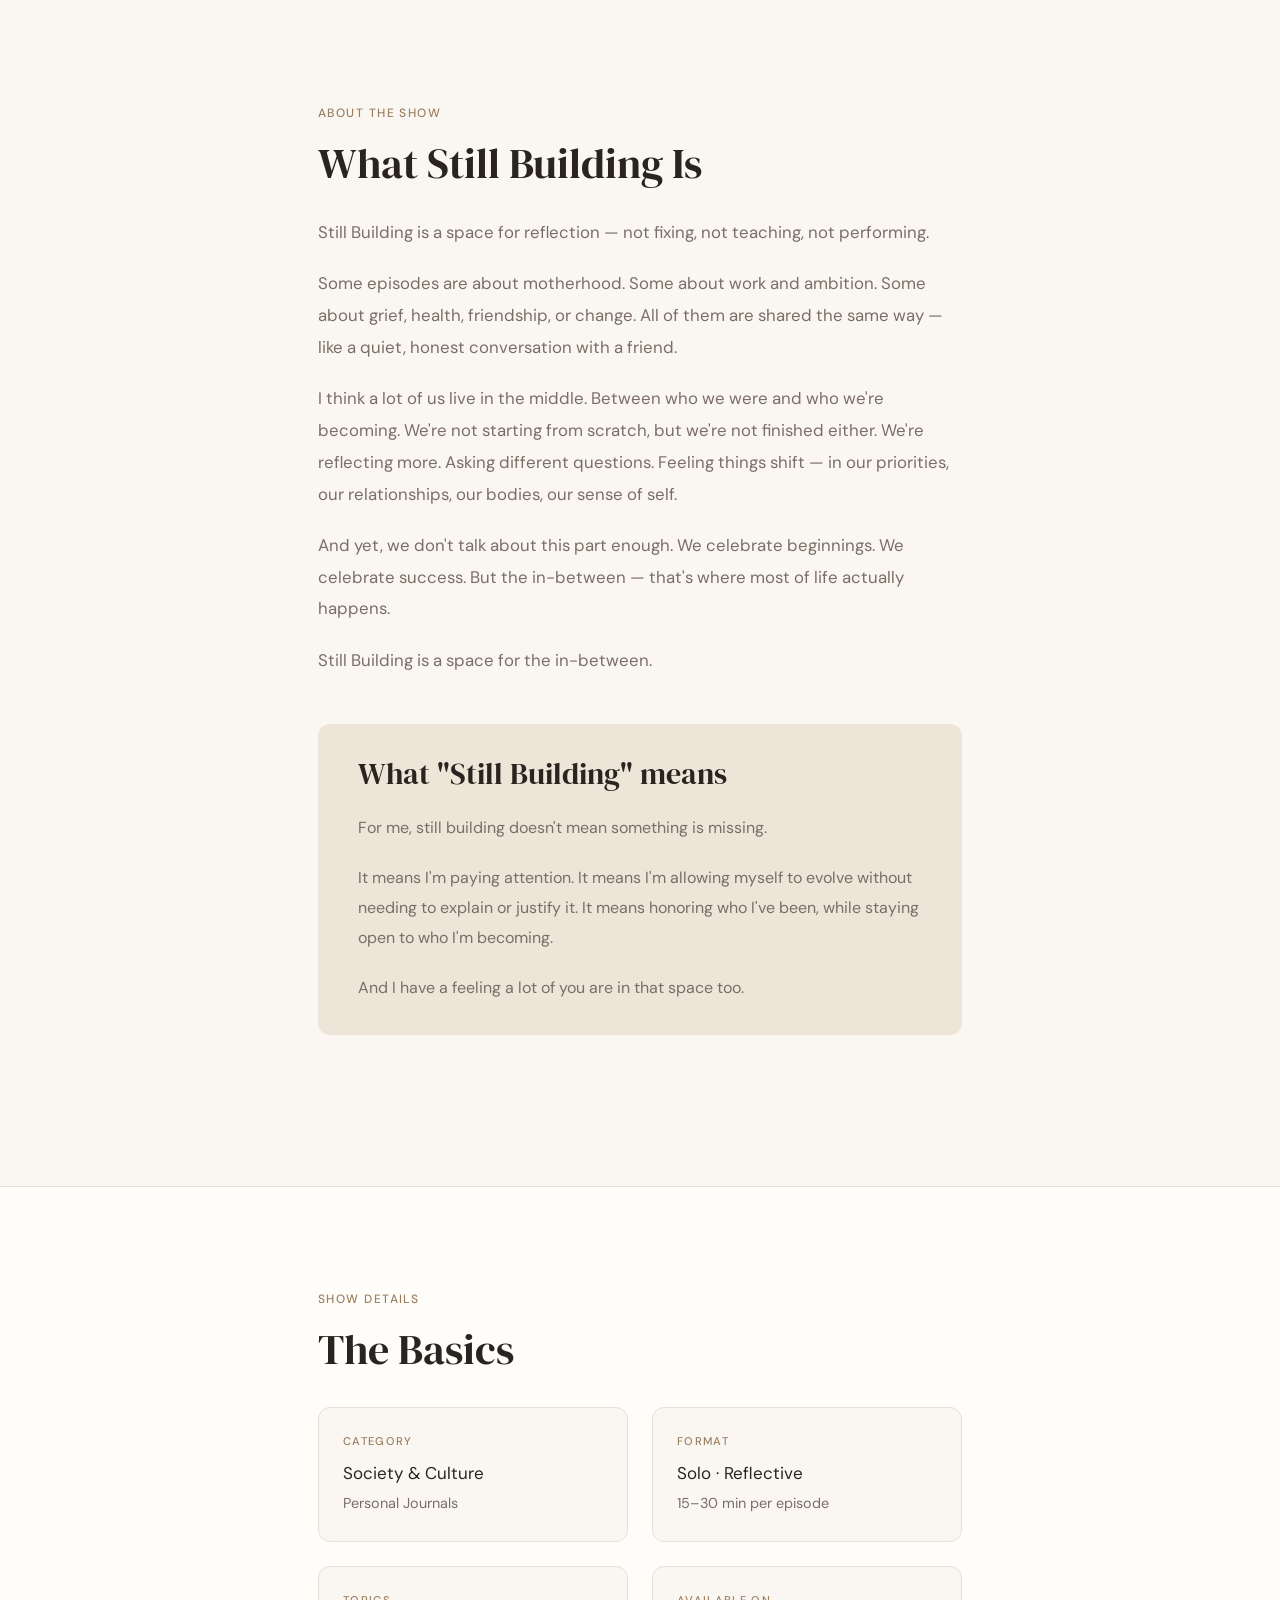
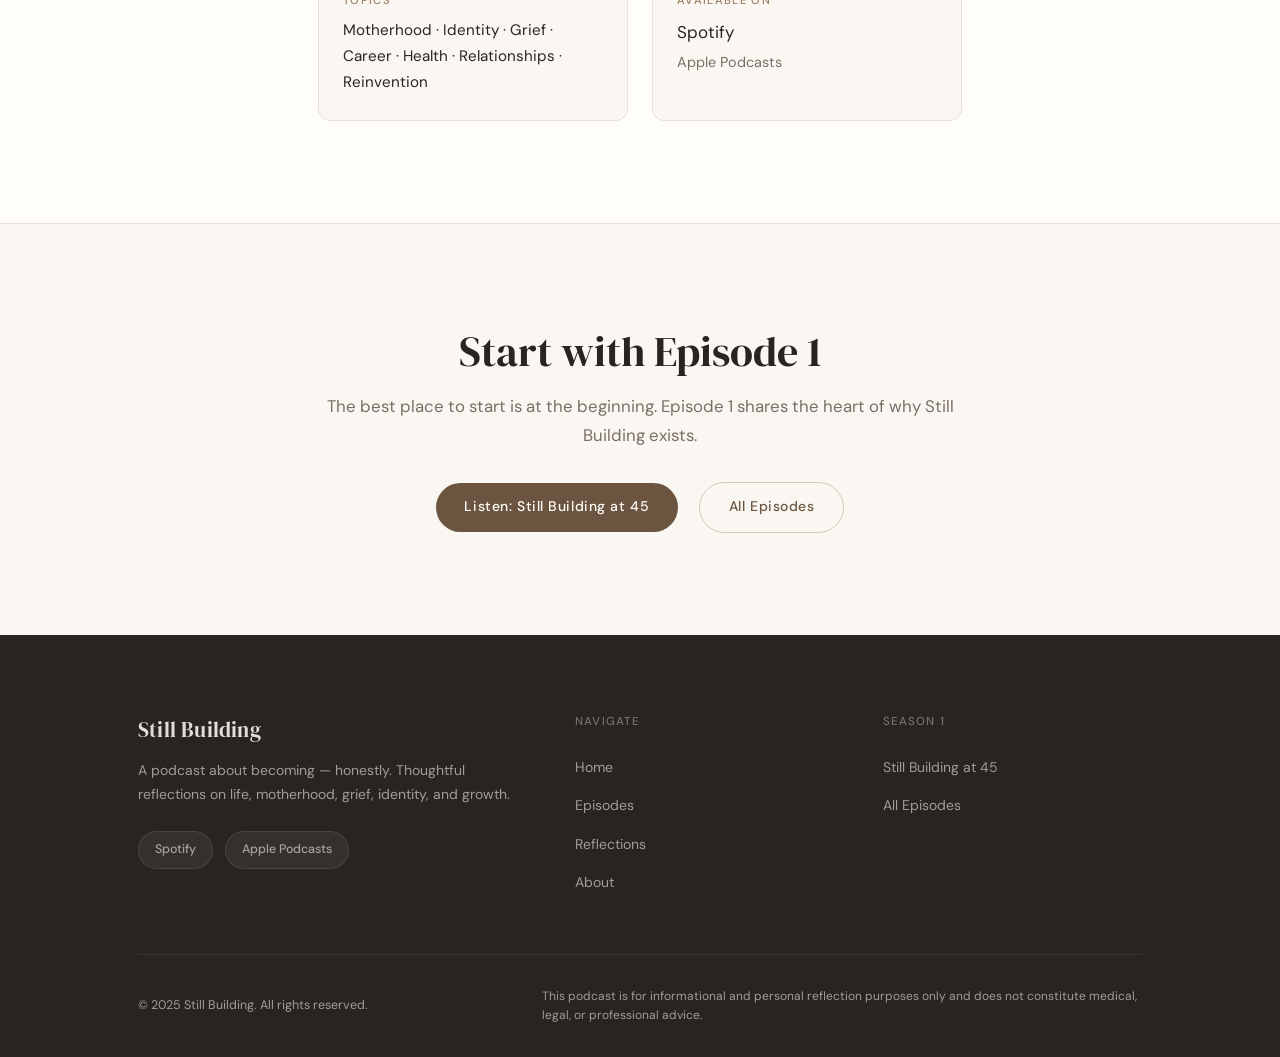
==== commit 9187f087: "Update about.html" ====
--- a/about.html
+++ b/about.html
@@ -36,7 +36,7 @@
 
         <!-- Host photo area: add your image as assets/host-photo.jpg (or .png) -->
         <div>
-          <div class="host-photo-placeholder" style="aspect-ratio: auto; max-width:
+          <div class="host-photo-placeholder" style="aspect-ratio: auto; max-width: 400px; width: 100%;">
             <img src="host-photo.jpeg" alt="Faith" style="border-radius: var(--radius-lg); width:100%; display:block;" />
         
           </div>
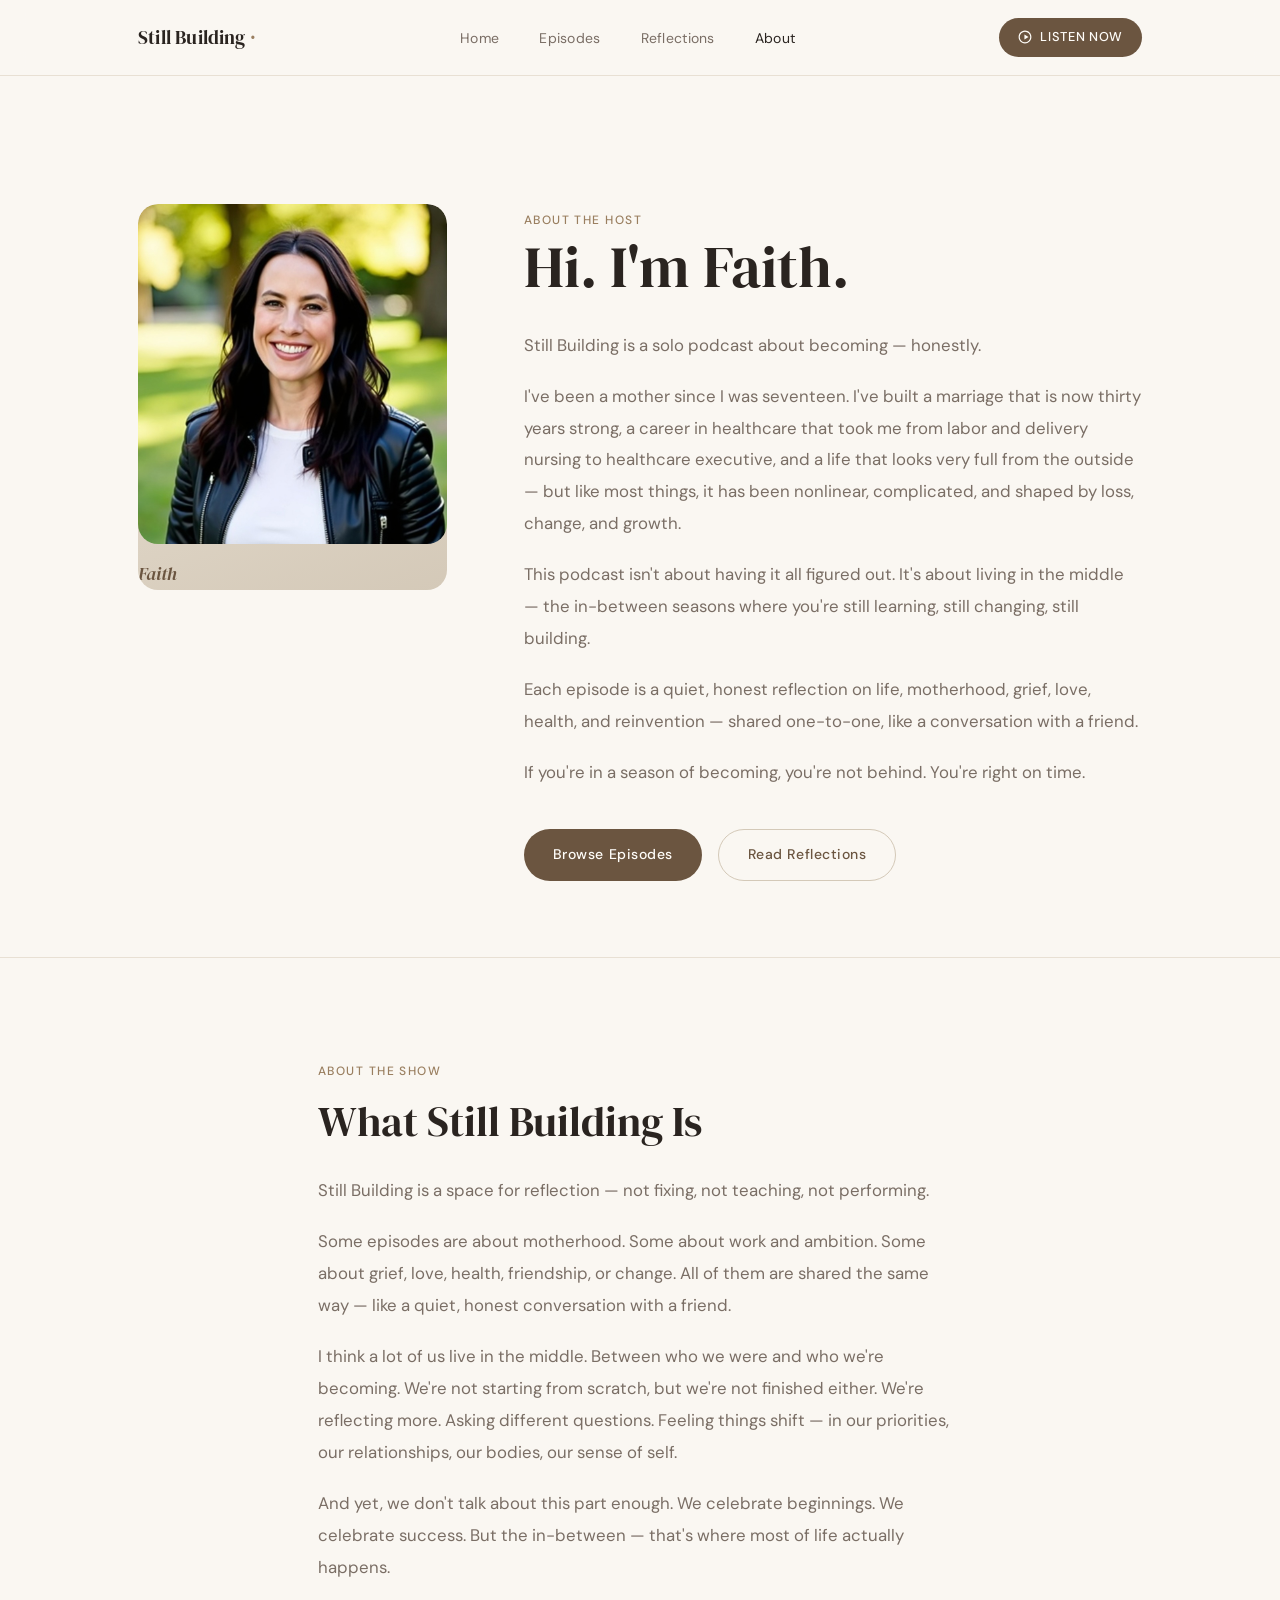
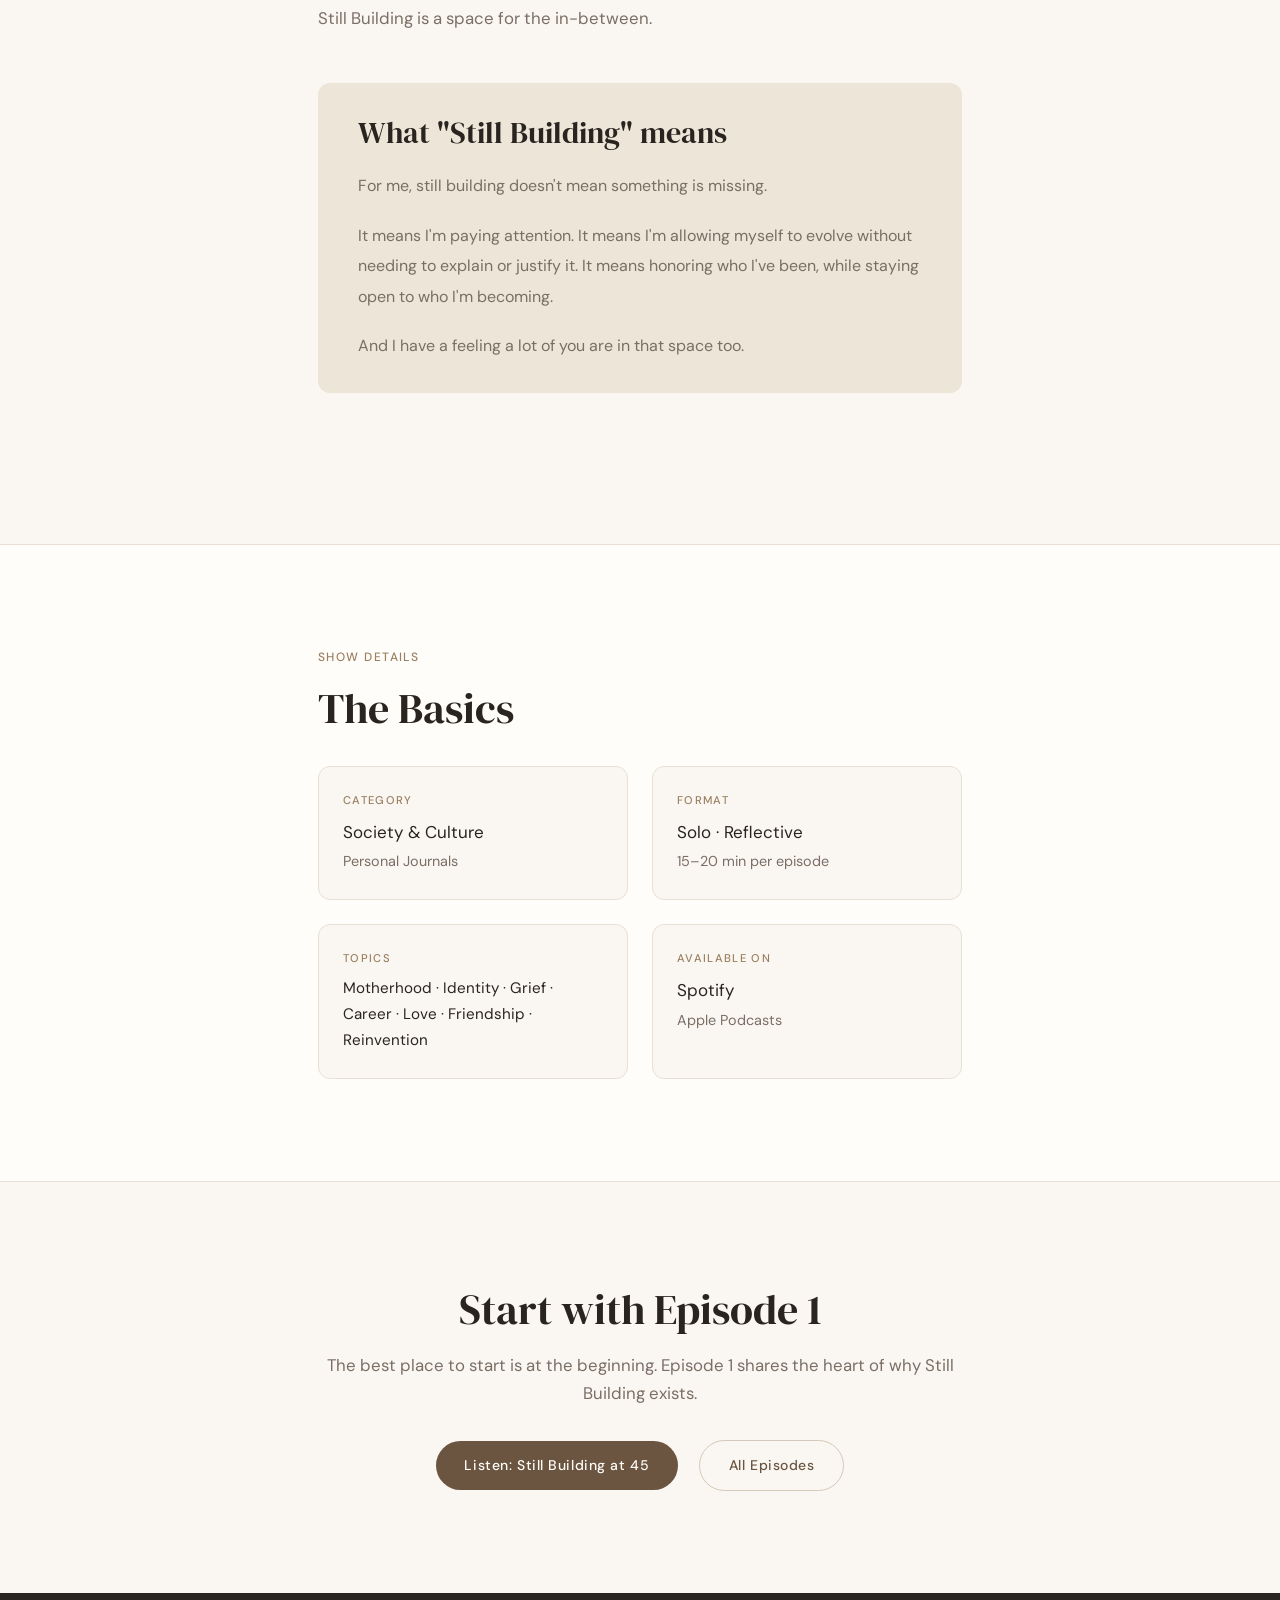
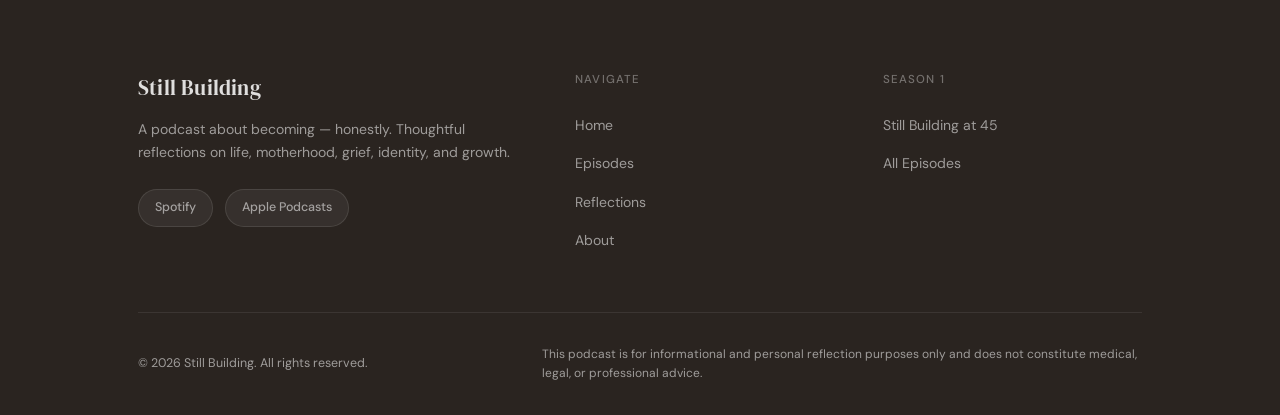
==== commit 1b970701: "Add files via upload" ====
--- a/about.html
+++ b/about.html
@@ -1,10 +1,10 @@
 <!DOCTYPE html>
 <html lang="en">
-<head>host-photo-caption
+<head>
   <meta charset="UTF-8" />
   <meta name="viewport" content="width=device-width, initial-scale=1.0" />
   <title>About — Still Building</title>
-  <meta name="description" content="Still Building is hosted by Faith — a solo podcast about becoming, honestly. Reflections on life, motherhood, grief, career, health, and identity." />
+  <meta name="description" content="Still Building is hosted by Faith — a podcast about becoming, honestly. Reflections on midlife, motherhood, grief, career, and identity." />
   <link rel="stylesheet" href="css/style.css" />
 </head>
 <body>
@@ -34,66 +34,38 @@
     <div class="container">
       <div class="about-page-grid">
 
-        <!-- Host photo area: add your image as assets/host-photo.jpg (or .png) -->
         <div>
-          <div class="host-photo-placeholder" style="aspect-ratio: auto; max-width: 400px; width: 100%;">
-            <img src="host-photo.jpeg" alt="Faith" style="border-radius: var(--radius-lg); width:100%; display:block;" />
-        
-          </div>
-        </div>
-
-        <!-- About text -->
+          <div class="host-photo-placeholder">
+            <img src="host-photo.jpeg" alt="Faith — Host of Still Building" style="border-radius: var(--radius-lg); width:100%; object-fit: cover;" onerror="this.style.display='none'" />
+            <span class="host-photo-caption">Faith</span>
+          </div>
+        </div>
+
         <div class="about-page-content">
           <span class="eyebrow">About the host</span>
-          <h1 style="margin-bottom: 1.75rem;">Hi, I'm Faith.</h1>
+          <h1 style="margin-bottom: 1.75rem;">Hi. I'm Faith.</h1>
 
           <div class="about-text">
             <p>
-              I am 45 years old, and I've built a life I'm proud of — a long marriage, three children who are growing into themselves, and a career that challenged and shaped me in ways I never expected.
-            </p>
-            <p>
-              I became a mother as a teenager with my high school sweetheart. I grew up quickly. I learned early what responsibility feels like, what ambition requires, and how much love it takes to build something steady.
-            </p>
-            <p>
-              Over the years, I built a career in healthcare leadership while raising a family and learning — often the hard way — how to support everyone around me without losing myself.
-            </p>
-            <p>
-              Now, in midlife, something is shifting.
-            </p>
-            <p>
-              The house is quieter.<br />
-              My body is changing.<br />
-              My ambition feels different.<br />
-              My questions are deeper.
-            </p>
-            <p>
-              Still Building is a space for women in this season — women who have achieved, carried, loved, led, and are now asking: who am I becoming now?
-            </p>
-            <p>
-              This isn't about reinvention or starting over.
-            </p>
-            <p>
-              It's about growing inside the life you've already built.
-            </p>
-            <p>
-              It's about staying curious, staying honest, and staying true to yourself as you age.
-            </p>
-            <p>
-              If you are navigating hormone changes, identity after achievement, long-term marriage, empty nests, or the quiet recalibration that happens in your 40's and 50's — you are in the right place.
-            </p>
-            <p>
-              We are not finished.<br />
-              We are still becoming.<br />
-              And we are still building.
-            </p>
-            <p>
-              Thank you for being here.
+              Still Building is a solo podcast about becoming — honestly.
+            </p>
+            <p>
+              I've been a mother since I was seventeen. I've built a marriage that is now thirty years strong, a career in healthcare that took me from labor and delivery nursing to healthcare executive, and a life that looks very full from the outside — but like most things, it has been nonlinear, complicated, and shaped by loss, change, and growth.
+            </p>
+            <p>
+              This podcast isn't about having it all figured out. It's about living in the middle — the in-between seasons where you're still learning, still changing, still building.
+            </p>
+            <p>
+              Each episode is a quiet, honest reflection on life, motherhood, grief, love, health, and reinvention — shared one-to-one, like a conversation with a friend.
+            </p>
+            <p>
+              If you're in a season of becoming, you're not behind. You're right on time.
             </p>
           </div>
 
           <div style="margin-top: 2.5rem; display: flex; gap: 1rem; flex-wrap: wrap;">
             <a href="episodes.html" class="btn btn-primary">Browse Episodes</a>
-            <a href="episodes/episode-1.html" class="btn btn-outline">Listen to Episode 1</a>
+            <a href="reflections.html" class="btn btn-outline">Read Reflections</a>
           </div>
         </div>
 
@@ -114,7 +86,7 @@
           Still Building is a space for reflection — not fixing, not teaching, not performing.
         </p>
         <p>
-          Some episodes are about motherhood. Some about work and ambition. Some about grief, health, friendship, or change. All of them are shared the same way — like a quiet, honest conversation with a friend.
+          Some episodes are about motherhood. Some about work and ambition. Some about grief, love, health, friendship, or change. All of them are shared the same way — like a quiet, honest conversation with a friend.
         </p>
         <p>
           I think a lot of us live in the middle. Between who we were and who we're becoming. We're not starting from scratch, but we're not finished either. We're reflecting more. Asking different questions. Feeling things shift — in our priorities, our relationships, our bodies, our sense of self.
@@ -127,7 +99,6 @@
         </p>
       </div>
 
-      <!-- What Still Building means -->
       <div style="margin: 3rem 0; padding: 2rem 2.5rem; background: var(--sand); border-radius: var(--radius-md);">
         <h3 style="margin-bottom: 1.25rem;">What "Still Building" means</h3>
         <div style="font-size: 1rem; color: var(--text-muted); line-height: 1.9;">
@@ -162,12 +133,12 @@
 
         <div style="padding: 1.5rem; background: var(--cream); border: 1px solid var(--border); border-radius: var(--radius-md);">
           <p class="eyebrow" style="margin-bottom: 0.5rem; font-size: 0.7rem;">Format</p>
-          <p style="color: var(--text); margin: 0;">Solo · Reflective<br /><span style="color: var(--text-muted); font-size: 0.9rem;">15–30 min per episode</span></p>
+          <p style="color: var(--text); margin: 0;">Solo · Reflective<br /><span style="color: var(--text-muted); font-size: 0.9rem;">15–20 min per episode</span></p>
         </div>
 
         <div style="padding: 1.5rem; background: var(--cream); border: 1px solid var(--border); border-radius: var(--radius-md);">
           <p class="eyebrow" style="margin-bottom: 0.5rem; font-size: 0.7rem;">Topics</p>
-          <p style="color: var(--text); margin: 0; font-size: 0.95rem;">Motherhood · Identity · Grief · Career · Health · Relationships · Reinvention</p>
+          <p style="color: var(--text); margin: 0; font-size: 0.95rem;">Motherhood · Identity · Grief · Career · Love · Friendship · Reinvention</p>
         </div>
 
         <div style="padding: 1.5rem; background: var(--cream); border: 1px solid var(--border); border-radius: var(--radius-md);">
@@ -188,7 +159,7 @@
       <p style="color: var(--text-muted); margin-bottom: 2rem; font-size: 1.05rem;">
         The best place to start is at the beginning. Episode 1 shares the heart of why Still Building exists.
       </p>
-      <a href="episodes/episode-1.html" class="btn btn-primary" style="margin-right: 1rem;">Listen: Still Building at 45</a>
+      <a href="episode-1.html" class="btn btn-primary" style="margin-right: 1rem;">Listen: Still Building at 45</a>
       <a href="episodes.html" class="btn btn-outline">All Episodes</a>
     </div>
   </section>
@@ -217,13 +188,13 @@
         <div class="footer-col">
           <h5>Season 1</h5>
           <ul>
-            <li><a href="episodes/episode-1.html">Still Building at 45</a></li>
+            <li><a href="episode-1.html">Still Building at 45</a></li>
             <li><a href="episodes.html">All Episodes</a></li>
           </ul>
         </div>
       </div>
       <div class="footer-bottom">
-        <span>&copy; 2025 Still Building. All rights reserved.</span>
+        <span>&copy; 2026 Still Building. All rights reserved.</span>
         <p class="footer-legal">This podcast is for informational and personal reflection purposes only and does not constitute medical, legal, or professional advice.</p>
       </div>
     </div>
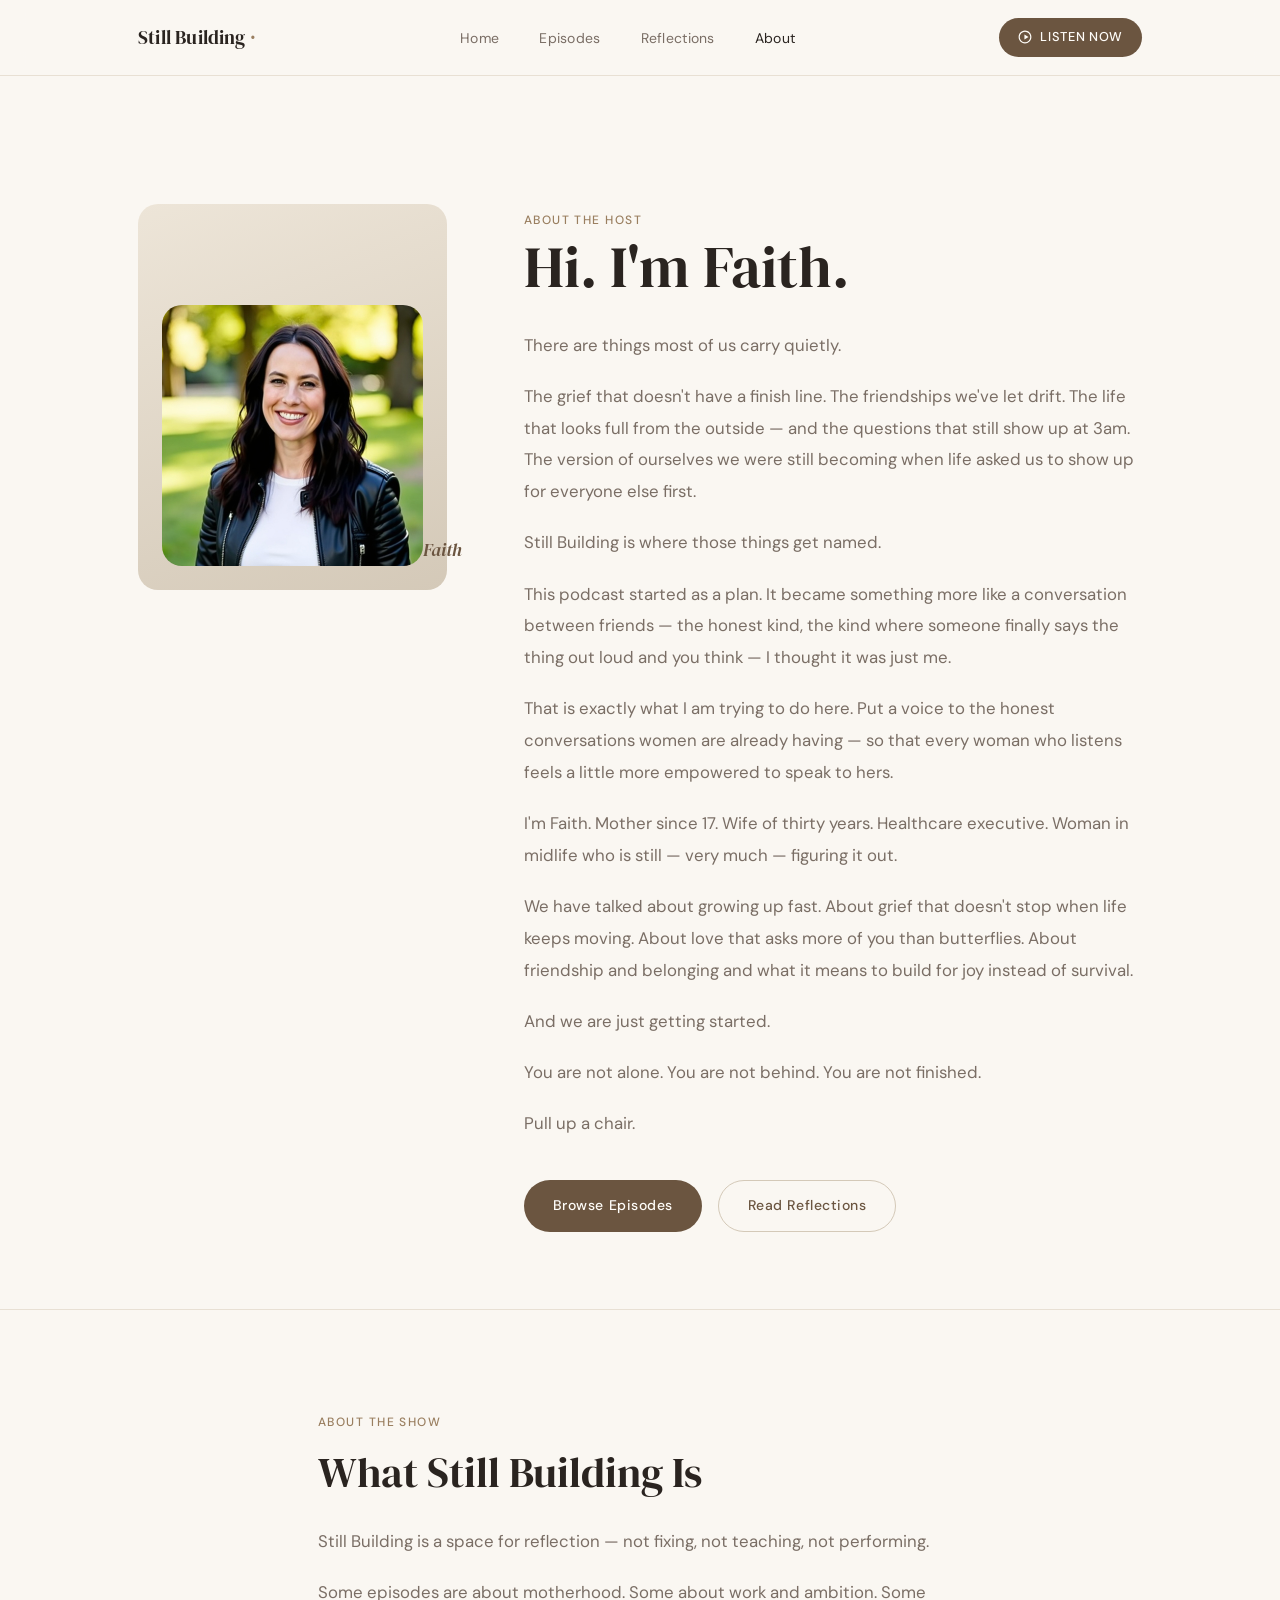
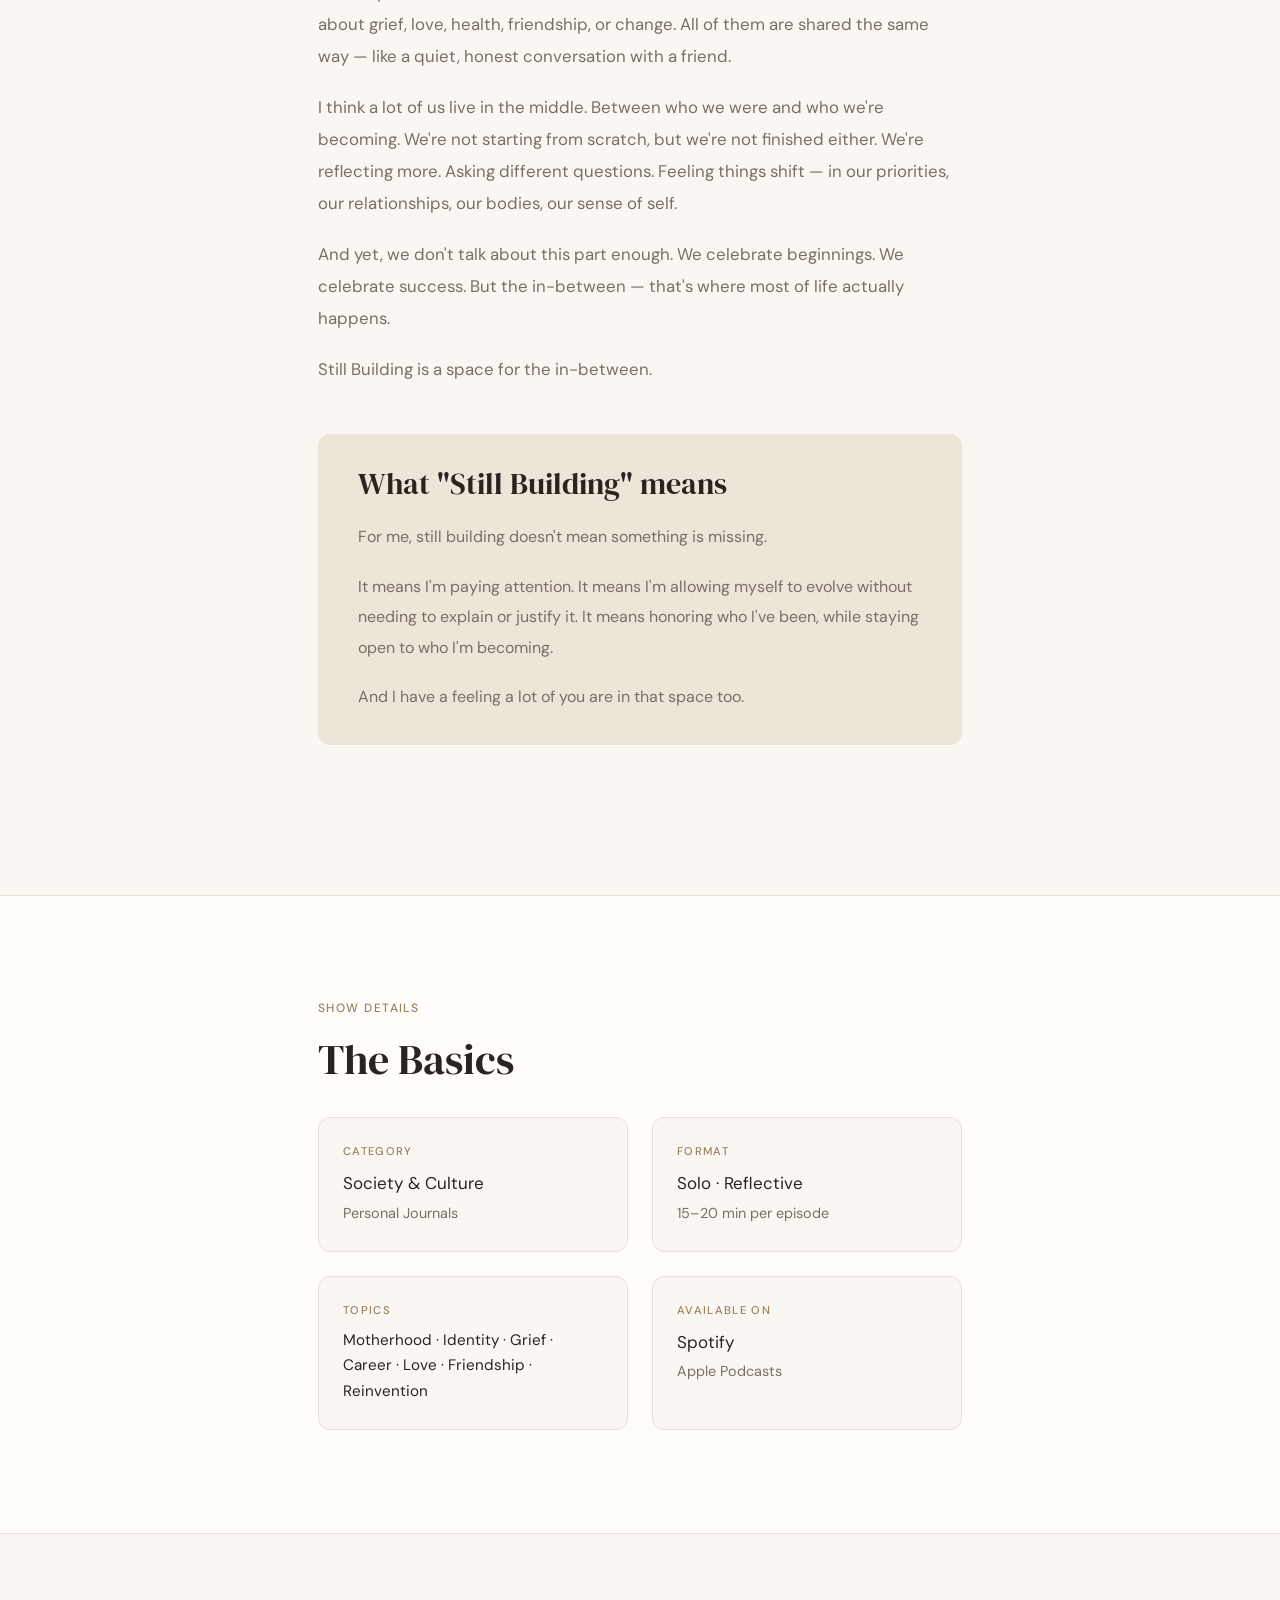
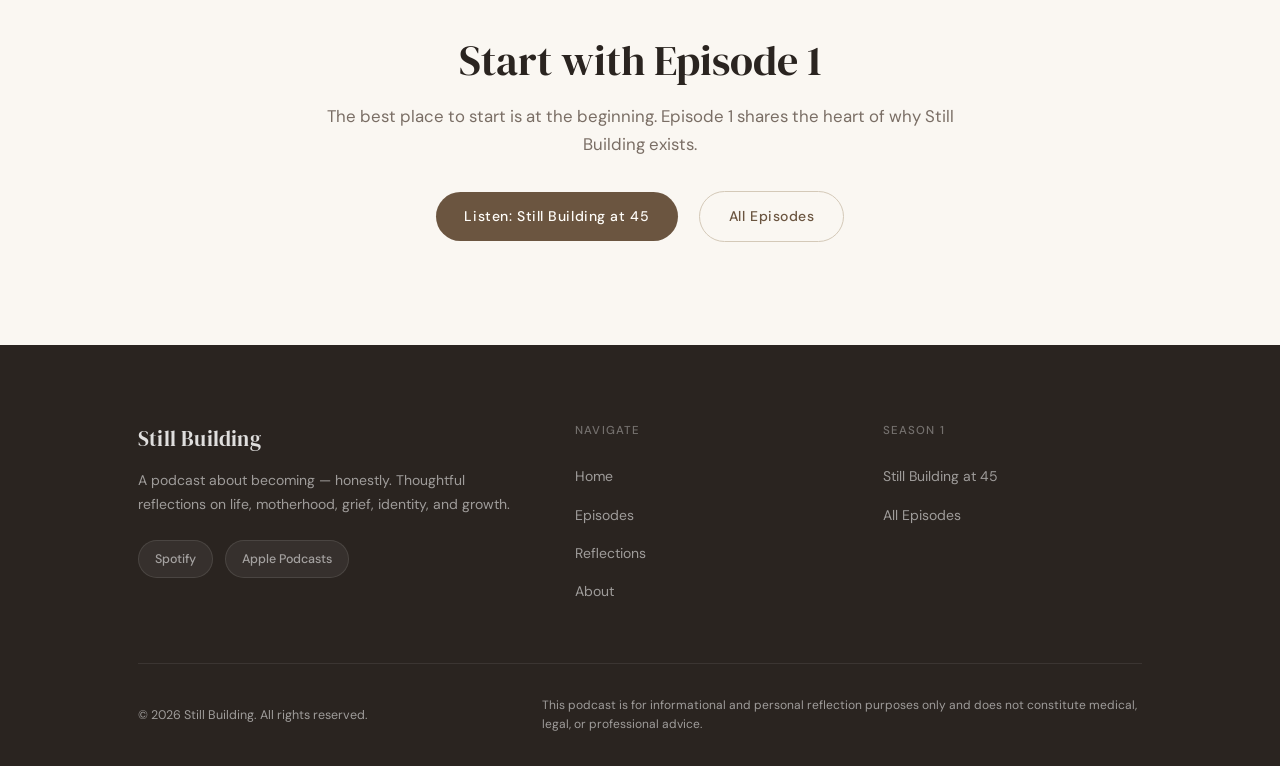
==== commit 0055e1d8: "Add files via upload" ====
--- a/about.html
+++ b/about.html
@@ -47,19 +47,34 @@
 
           <div class="about-text">
             <p>
-              Still Building is a solo podcast about becoming — honestly.
-            </p>
-            <p>
-              I've been a mother since I was seventeen. I've built a marriage that is now thirty years strong, a career in healthcare that took me from labor and delivery nursing to healthcare executive, and a life that looks very full from the outside — but like most things, it has been nonlinear, complicated, and shaped by loss, change, and growth.
-            </p>
-            <p>
-              This podcast isn't about having it all figured out. It's about living in the middle — the in-between seasons where you're still learning, still changing, still building.
-            </p>
-            <p>
-              Each episode is a quiet, honest reflection on life, motherhood, grief, love, health, and reinvention — shared one-to-one, like a conversation with a friend.
-            </p>
-            <p>
-              If you're in a season of becoming, you're not behind. You're right on time.
+              There are things most of us carry quietly.
+            </p>
+            <p>
+              The grief that doesn't have a finish line. The friendships we've let drift. The life that looks full from the outside — and the questions that still show up at 3am. The version of ourselves we were still becoming when life asked us to show up for everyone else first.
+            </p>
+            <p>
+              Still Building is where those things get named.
+            </p>
+            <p>
+              This podcast started as a plan. It became something more like a conversation between friends — the honest kind, the kind where someone finally says the thing out loud and you think — I thought it was just me.
+            </p>
+            <p>
+              That is exactly what I am trying to do here. Put a voice to the honest conversations women are already having — so that every woman who listens feels a little more empowered to speak to hers.
+            </p>
+            <p>
+              I'm Faith. Mother since 17. Wife of thirty years. Healthcare executive. Woman in midlife who is still — very much — figuring it out.
+            </p>
+            <p>
+              We have talked about growing up fast. About grief that doesn't stop when life keeps moving. About love that asks more of you than butterflies. About friendship and belonging and what it means to build for joy instead of survival.
+            </p>
+            <p>
+              And we are just getting started.
+            </p>
+            <p>
+              You are not alone. You are not behind. You are not finished.
+            </p>
+            <p>
+              Pull up a chair.
             </p>
           </div>
 
--- a/css/style.css
+++ b/css/style.css
@@ -1,6 +1,6 @@
 /* ===========================
-   STILL BUILDING â€” Style Guide
-   Warm Â· Minimal Â· Reflective
+   STILL BUILDING — Style Guide
+   Warm · Minimal · Reflective
    =========================== */
 
 @import url('https://fonts.googleapis.com/css2?family=DM+Serif+Display:ital@0;1&family=DM+Sans:ital,opsz,wght@0,9..40,300;0,9..40,400;0,9..40,500;1,9..40,300;1,9..40,400&display=swap');
@@ -508,118 +508,6 @@
   border: 1px solid var(--sage-light);
 }
 
-/* === REFLECTIONS (BLOG) === */
-.reflections-list {
-  display: grid;
-  gap: 1.5rem;
-}
-
-.reflection-card {
-  background: var(--warm-white);
-  border: 1px solid var(--border);
-  border-radius: var(--radius-md);
-  transition: border-color 0.2s ease, box-shadow 0.2s ease, transform 0.2s ease;
-}
-
-.reflection-card:hover {
-  border-color: var(--stone);
-  box-shadow: 0 8px 30px rgba(42, 36, 32, 0.07);
-  transform: translateY(-2px);
-}
-
-.reflection-card-link {
-  display: grid;
-  grid-template-columns: 1fr auto;
-  gap: 1rem 1.5rem;
-  align-items: start;
-  padding: 1.75rem 2rem;
-  text-decoration: none;
-  color: inherit;
-}
-
-.reflection-card-title {
-  font-size: clamp(1.25rem, 2.5vw, 1.6rem);
-  margin: 0.25rem 0 0.5rem;
-  grid-column: 1 / -1;
-}
-
-.reflection-card-excerpt {
-  color: var(--text-muted);
-  font-size: 1rem;
-  line-height: 1.65;
-  margin: 0;
-  grid-column: 1;
-}
-
-.reflection-card-meta {
-  font-size: 0.85rem;
-  color: var(--text-light);
-  display: flex;
-  flex-wrap: wrap;
-  align-items: center;
-  gap: 0.5rem;
-  grid-column: 1;
-}
-
-.reflection-card-meta a {
-  color: var(--brown-dark);
-}
-
-.reflection-card-meta a:hover {
-  color: var(--brown);
-}
-
-.reflection-card-arrow {
-  align-self: center;
-  grid-row: 1 / 4;
-  grid-column: 2;
-}
-
-.reflection-post-header {
-  padding: clamp(4rem, 8vw, 7rem) 0 clamp(2.5rem, 5vw, 4rem);
-  border-bottom: 1px solid var(--border);
-}
-
-.reflection-post-meta {
-  font-size: 0.95rem;
-  color: var(--text-muted);
-}
-
-.reflection-post-meta a {
-  color: var(--brown-dark);
-}
-
-.reflection-post-body {
-  padding: clamp(3rem, 6vw, 5rem) 0;
-}
-
-.reflection-prose {
-  font-size: 1.05rem;
-  line-height: 1.8;
-}
-
-.reflection-prose p {
-  margin-bottom: 1.5rem;
-}
-
-.reflection-prose p:last-child {
-  margin-bottom: 0;
-}
-
-@media (max-width: 640px) {
-  .reflection-card-link {
-    grid-template-columns: 1fr;
-    padding: 1.5rem 1.25rem;
-  }
-
-  .reflection-card-arrow {
-    grid-row: auto;
-    grid-column: 1;
-    justify-self: start;
-    margin-top: 0.5rem;
-  }
-}
-
 /* === ABOUT / QUOTE === */
 .about-section {
   background: var(--sand);
@@ -745,7 +633,7 @@
 }
 
 .notes-prose ul li::before {
-  content: 'â€”';
+  content: '—';
   position: absolute;
   left: 0;
   color: var(--stone);
@@ -796,23 +684,8 @@
   background: linear-gradient(160deg, var(--sand) 0%, var(--stone) 100%);
   border-radius: var(--radius-lg);
   display: flex;
-  flex-direction: column;
-  align-items: stretch;
-  padding: 0;
-  overflow: hidden;
-}
-
-.host-photo-placeholder img {
-  width: 100%;
-  height: 100%;
-  object-fit: cover;
-  border-radius: var(--radius-lg);
-  flex: 1 1 auto;
-  min-height: 0;
-}
-
-.host-photo-placeholder .host-photo-caption {
-  padding: 1rem 0 0;
+  align-items: flex-end;
+  padding: 1.5rem;
 }
 
 .host-photo-caption {
@@ -977,3 +850,176 @@
     font-size: 1.2rem;
   }
 }
+
+/* === REFLECTION POST PAGE === */
+.reflection-post-header {
+  padding: clamp(4rem, 8vw, 7rem) 0 clamp(2rem, 4vw, 4rem);
+  border-bottom: 1px solid var(--border);
+}
+
+.reflection-post-meta {
+  display: flex;
+  align-items: center;
+  gap: 0.75rem;
+  font-size: 0.85rem;
+  color: var(--text-muted);
+  margin-top: 0.75rem;
+}
+
+.reflection-post-meta a {
+  color: var(--brown);
+}
+
+.reflection-post-body {
+  padding: clamp(3rem, 6vw, 6rem) 0;
+}
+
+.reflection-prose {
+  font-size: 1.05rem;
+  color: var(--text);
+  line-height: 1.9;
+}
+
+.reflection-prose p {
+  margin-bottom: 1.4rem;
+}
+
+.reflection-prose p:last-child {
+  margin-bottom: 0;
+}
+
+.reflection-prose h4 {
+  font-family: var(--font-serif);
+  font-size: 1.2rem;
+  color: var(--brown-dark);
+  margin: 2.5rem 0 1rem;
+}
+
+.reflection-prose ul {
+  list-style: none;
+  padding: 0;
+  margin-bottom: 1.5rem;
+}
+
+.reflection-prose ul li {
+  position: relative;
+  padding-left: 1.4rem;
+  margin-bottom: 0.75rem;
+  color: var(--text-muted);
+  font-size: 0.97rem;
+  line-height: 1.7;
+}
+
+.reflection-prose ul li::before {
+  content: '—';
+  position: absolute;
+  left: 0;
+  color: var(--stone);
+}
+
+.reflection-prose a {
+  color: var(--brown);
+  text-decoration: underline;
+  text-decoration-color: var(--stone);
+}
+
+.reflection-prose a:hover {
+  color: var(--brown-dark);
+}
+
+/* === REFLECTIONS LIST PAGE === */
+.reflections-list {
+  display: grid;
+  gap: 1.5rem;
+  padding: clamp(3rem, 6vw, 5rem) 0;
+}
+
+.reflection-card {
+  background: var(--warm-white);
+  border: 1px solid var(--border);
+  border-radius: var(--radius-md);
+  transition: all 0.2s ease;
+  position: relative;
+  overflow: hidden;
+}
+
+.reflection-card::before {
+  content: '';
+  position: absolute;
+  left: 0;
+  top: 0;
+  bottom: 0;
+  width: 3px;
+  background: var(--sand);
+  transition: background 0.2s;
+}
+
+.reflection-card:hover {
+  border-color: var(--stone);
+  transform: translateY(-2px);
+  box-shadow: 0 8px 30px rgba(42, 36, 32, 0.07);
+}
+
+.reflection-card:hover::before {
+  background: var(--brown);
+}
+
+.reflection-card-link {
+  display: block;
+  padding: clamp(1.5rem, 3vw, 2.2rem);
+  color: inherit;
+  text-decoration: none;
+}
+
+.reflection-card-link:hover {
+  color: inherit;
+}
+
+.reflection-card .eyebrow {
+  display: block;
+  margin-bottom: 0.5rem;
+}
+
+.reflection-card-title {
+  font-family: var(--font-serif);
+  font-size: clamp(1.1rem, 2vw, 1.4rem);
+  font-weight: 400;
+  color: var(--text);
+  margin-bottom: 0.75rem;
+  line-height: 1.3;
+}
+
+.reflection-card-excerpt {
+  font-size: 0.92rem;
+  color: var(--text-muted);
+  line-height: 1.7;
+  margin-bottom: 1rem;
+}
+
+.reflection-card-meta {
+  display: flex;
+  align-items: center;
+  gap: 1rem;
+  font-size: 0.8rem;
+  color: var(--text-light);
+  flex-wrap: wrap;
+}
+
+.reflection-card-episode a {
+  color: var(--brown);
+  font-size: 0.8rem;
+}
+
+.reflection-card-arrow {
+  position: absolute;
+  right: clamp(1.5rem, 3vw, 2.2rem);
+  top: 50%;
+  transform: translateY(-50%);
+  opacity: 0;
+  transition: opacity 0.2s, transform 0.2s;
+}
+
+.reflection-card:hover .reflection-card-arrow {
+  opacity: 1;
+  transform: translateY(-50%) translateX(3px);
+}
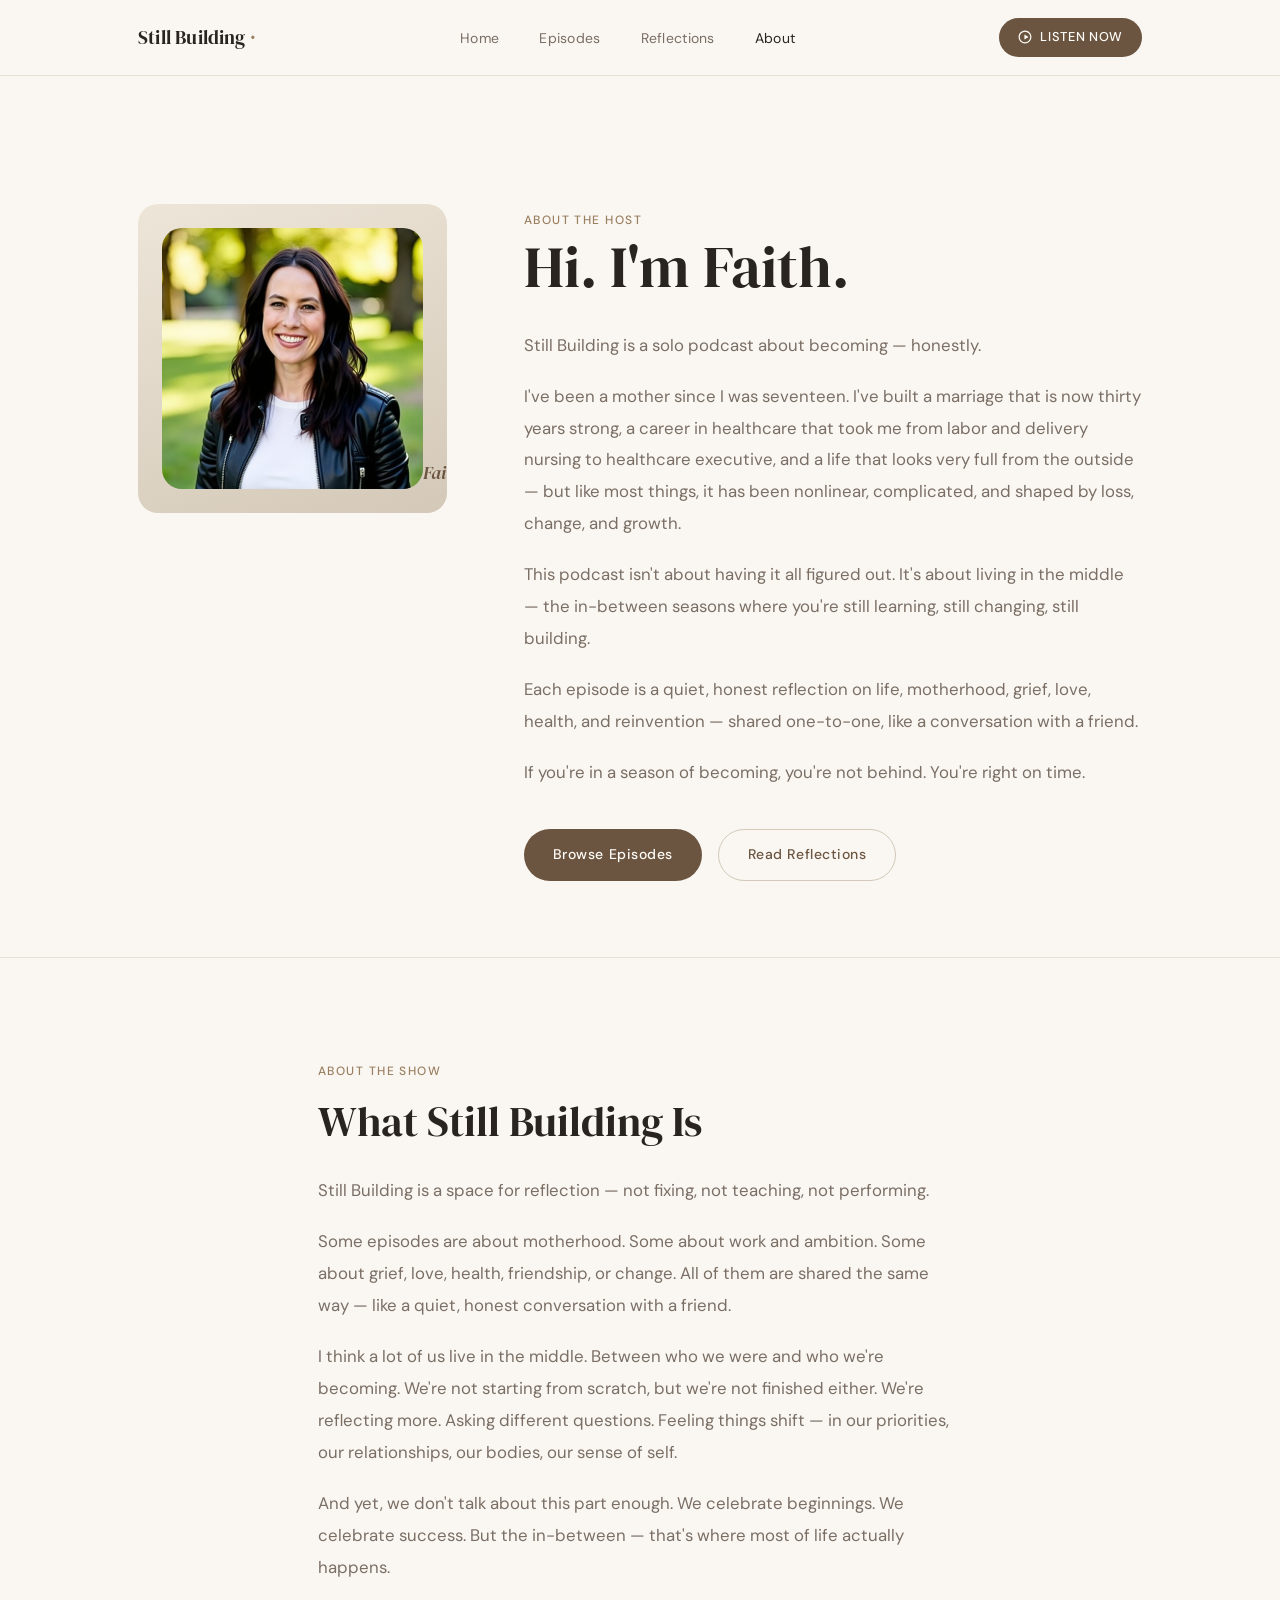
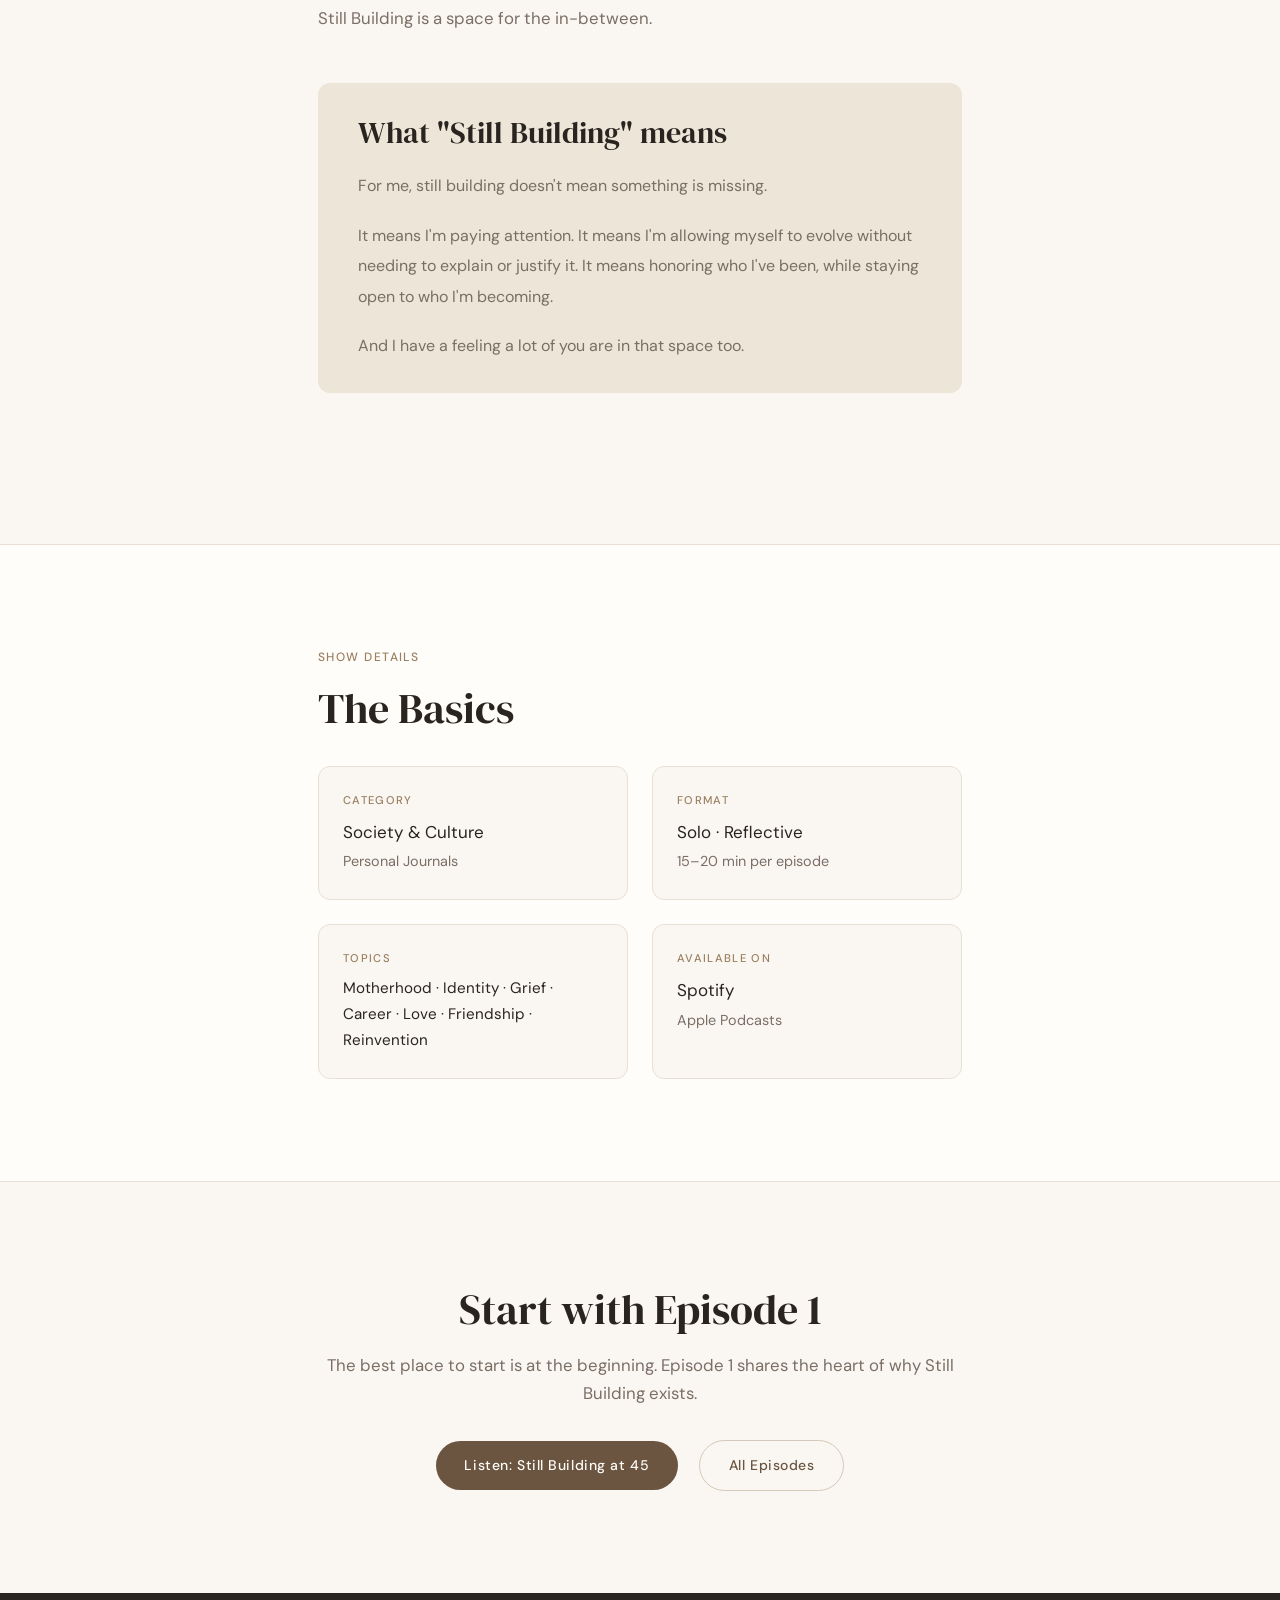
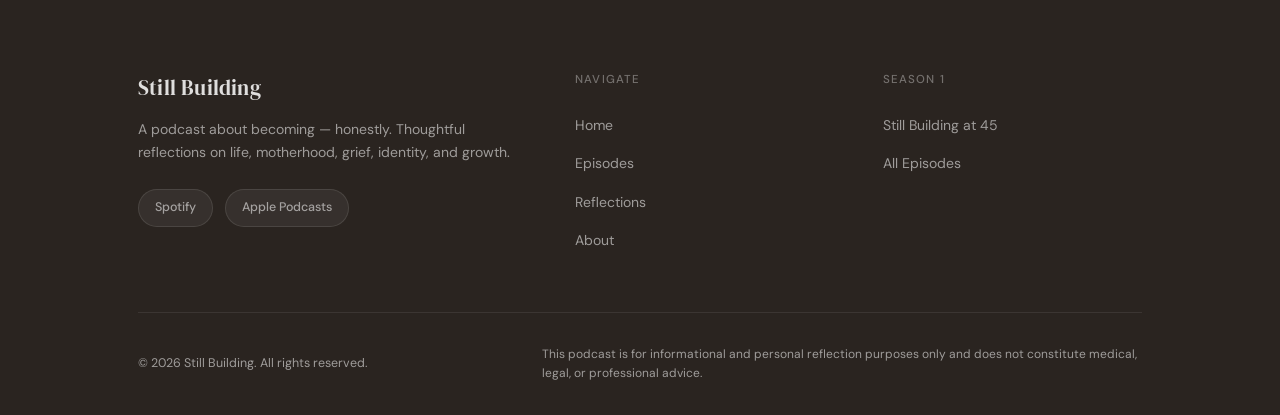
==== commit 3e6d02c5: "Add files via upload" ====
--- a/about.html
+++ b/about.html
@@ -47,34 +47,19 @@
 
           <div class="about-text">
             <p>
-              There are things most of us carry quietly.
-            </p>
-            <p>
-              The grief that doesn't have a finish line. The friendships we've let drift. The life that looks full from the outside — and the questions that still show up at 3am. The version of ourselves we were still becoming when life asked us to show up for everyone else first.
-            </p>
-            <p>
-              Still Building is where those things get named.
-            </p>
-            <p>
-              This podcast started as a plan. It became something more like a conversation between friends — the honest kind, the kind where someone finally says the thing out loud and you think — I thought it was just me.
-            </p>
-            <p>
-              That is exactly what I am trying to do here. Put a voice to the honest conversations women are already having — so that every woman who listens feels a little more empowered to speak to hers.
-            </p>
-            <p>
-              I'm Faith. Mother since 17. Wife of thirty years. Healthcare executive. Woman in midlife who is still — very much — figuring it out.
-            </p>
-            <p>
-              We have talked about growing up fast. About grief that doesn't stop when life keeps moving. About love that asks more of you than butterflies. About friendship and belonging and what it means to build for joy instead of survival.
-            </p>
-            <p>
-              And we are just getting started.
-            </p>
-            <p>
-              You are not alone. You are not behind. You are not finished.
-            </p>
-            <p>
-              Pull up a chair.
+              Still Building is a solo podcast about becoming — honestly.
+            </p>
+            <p>
+              I've been a mother since I was seventeen. I've built a marriage that is now thirty years strong, a career in healthcare that took me from labor and delivery nursing to healthcare executive, and a life that looks very full from the outside — but like most things, it has been nonlinear, complicated, and shaped by loss, change, and growth.
+            </p>
+            <p>
+              This podcast isn't about having it all figured out. It's about living in the middle — the in-between seasons where you're still learning, still changing, still building.
+            </p>
+            <p>
+              Each episode is a quiet, honest reflection on life, motherhood, grief, love, health, and reinvention — shared one-to-one, like a conversation with a friend.
+            </p>
+            <p>
+              If you're in a season of becoming, you're not behind. You're right on time.
             </p>
           </div>
 
@@ -188,7 +173,7 @@
           <p>A podcast about becoming — honestly. Thoughtful reflections on life, motherhood, grief, identity, and growth.</p>
           <div class="platform-links">
             <a href="https://open.spotify.com/show/6HsyCv3rTbfj4amgxv6zEE" class="platform-badge" style="background: rgba(255,255,255,0.06); border-color: rgba(255,255,255,0.1); color: rgba(255,255,255,0.55);" target="_blank" rel="noopener noreferrer">Spotify</a>
-            <a href="https://podcasts.apple.com/podcast/idYOUR_APPLE_PODCAST_ID" class="platform-badge" style="background: rgba(255,255,255,0.06); border-color: rgba(255,255,255,0.1); color: rgba(255,255,255,0.55);" target="_blank" rel="noopener noreferrer">Apple Podcasts</a>
+            <a href="https://podcasts.apple.com/us/podcast/still-building-trailer/id1892199045" class="platform-badge" style="background: rgba(255,255,255,0.06); border-color: rgba(255,255,255,0.1); color: rgba(255,255,255,0.55);" target="_blank" rel="noopener noreferrer">Apple Podcasts</a>
           </div>
         </div>
         <div class="footer-col">
--- a/css/style.css
+++ b/css/style.css
@@ -680,12 +680,21 @@
 }
 
 .host-photo-placeholder {
-  aspect-ratio: 4/5;
   background: linear-gradient(160deg, var(--sand) 0%, var(--stone) 100%);
   border-radius: var(--radius-lg);
   display: flex;
   align-items: flex-end;
   padding: 1.5rem;
+  max-height: 480px;
+  overflow: hidden;
+}
+
+.host-photo-placeholder img {
+  width: 100%;
+  height: 100%;
+  object-fit: cover;
+  object-position: top;
+  border-radius: var(--radius-md);
 }
 
 .host-photo-caption {
